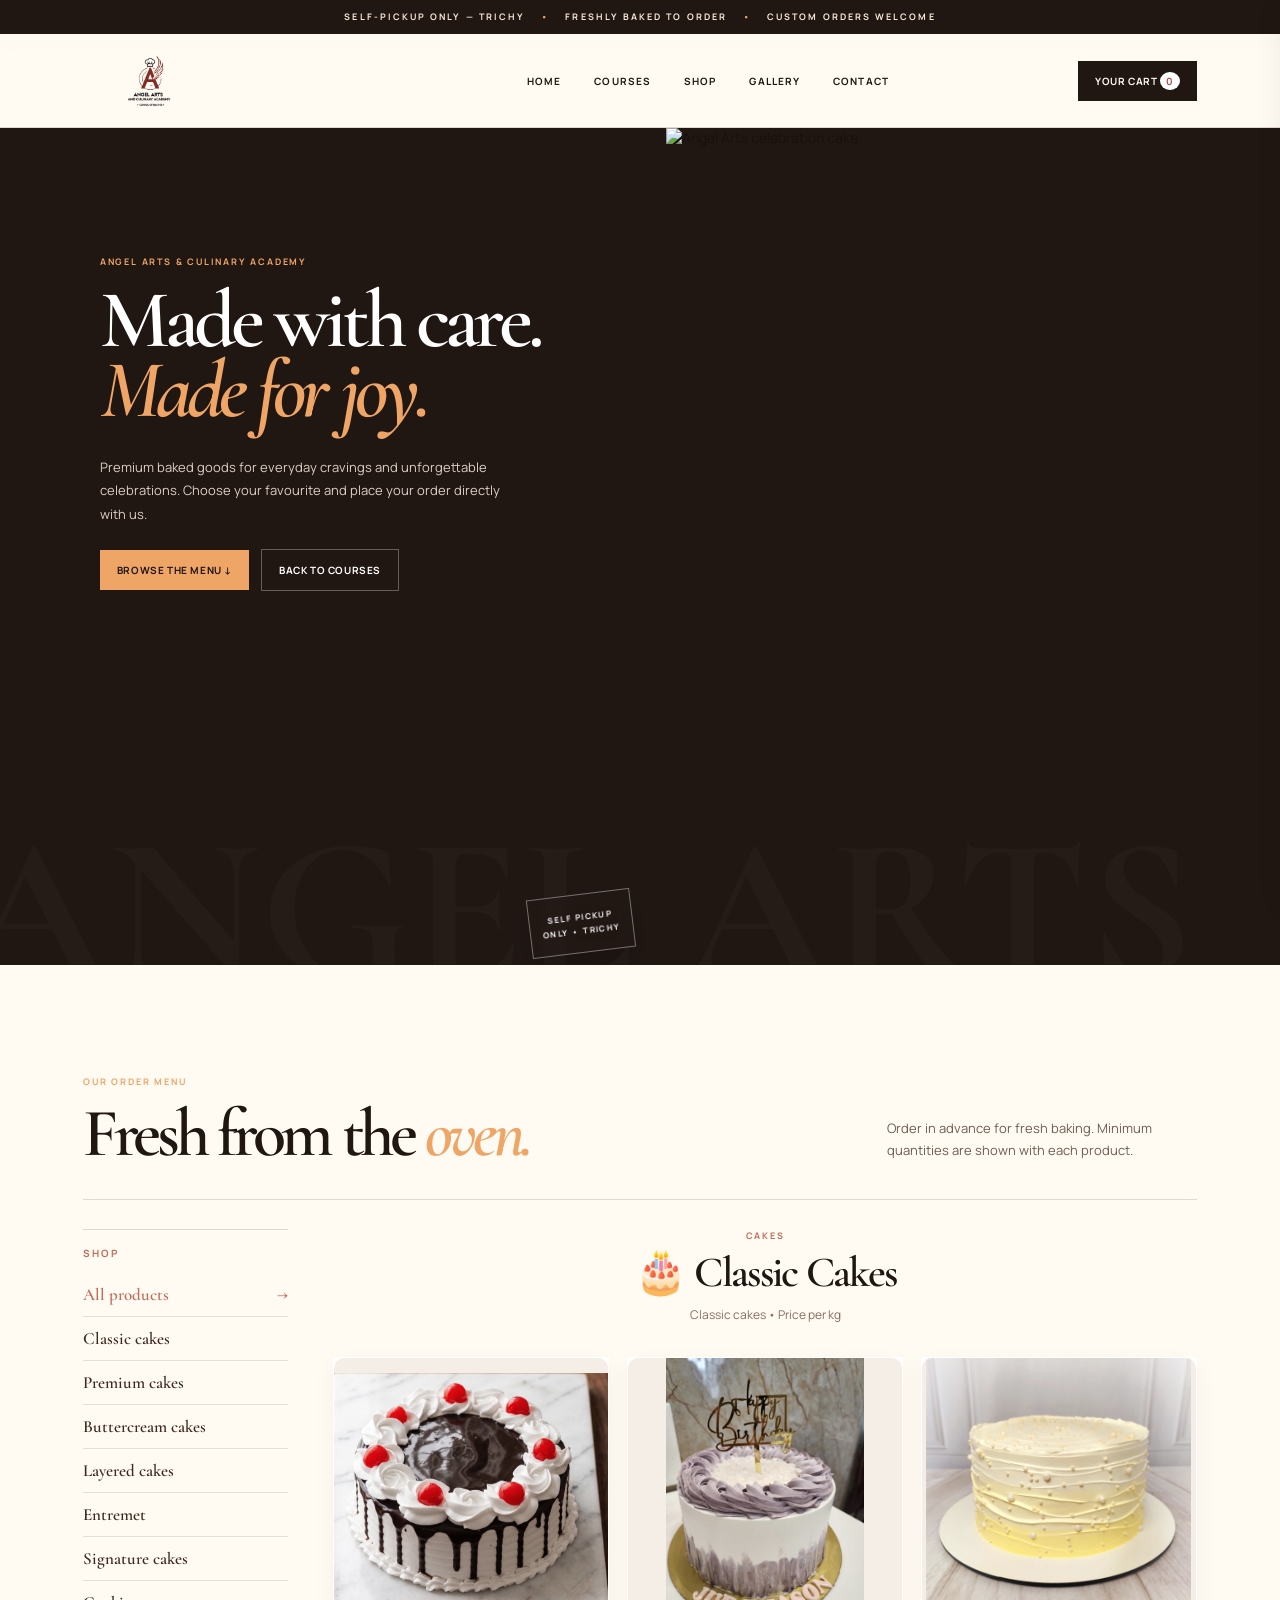
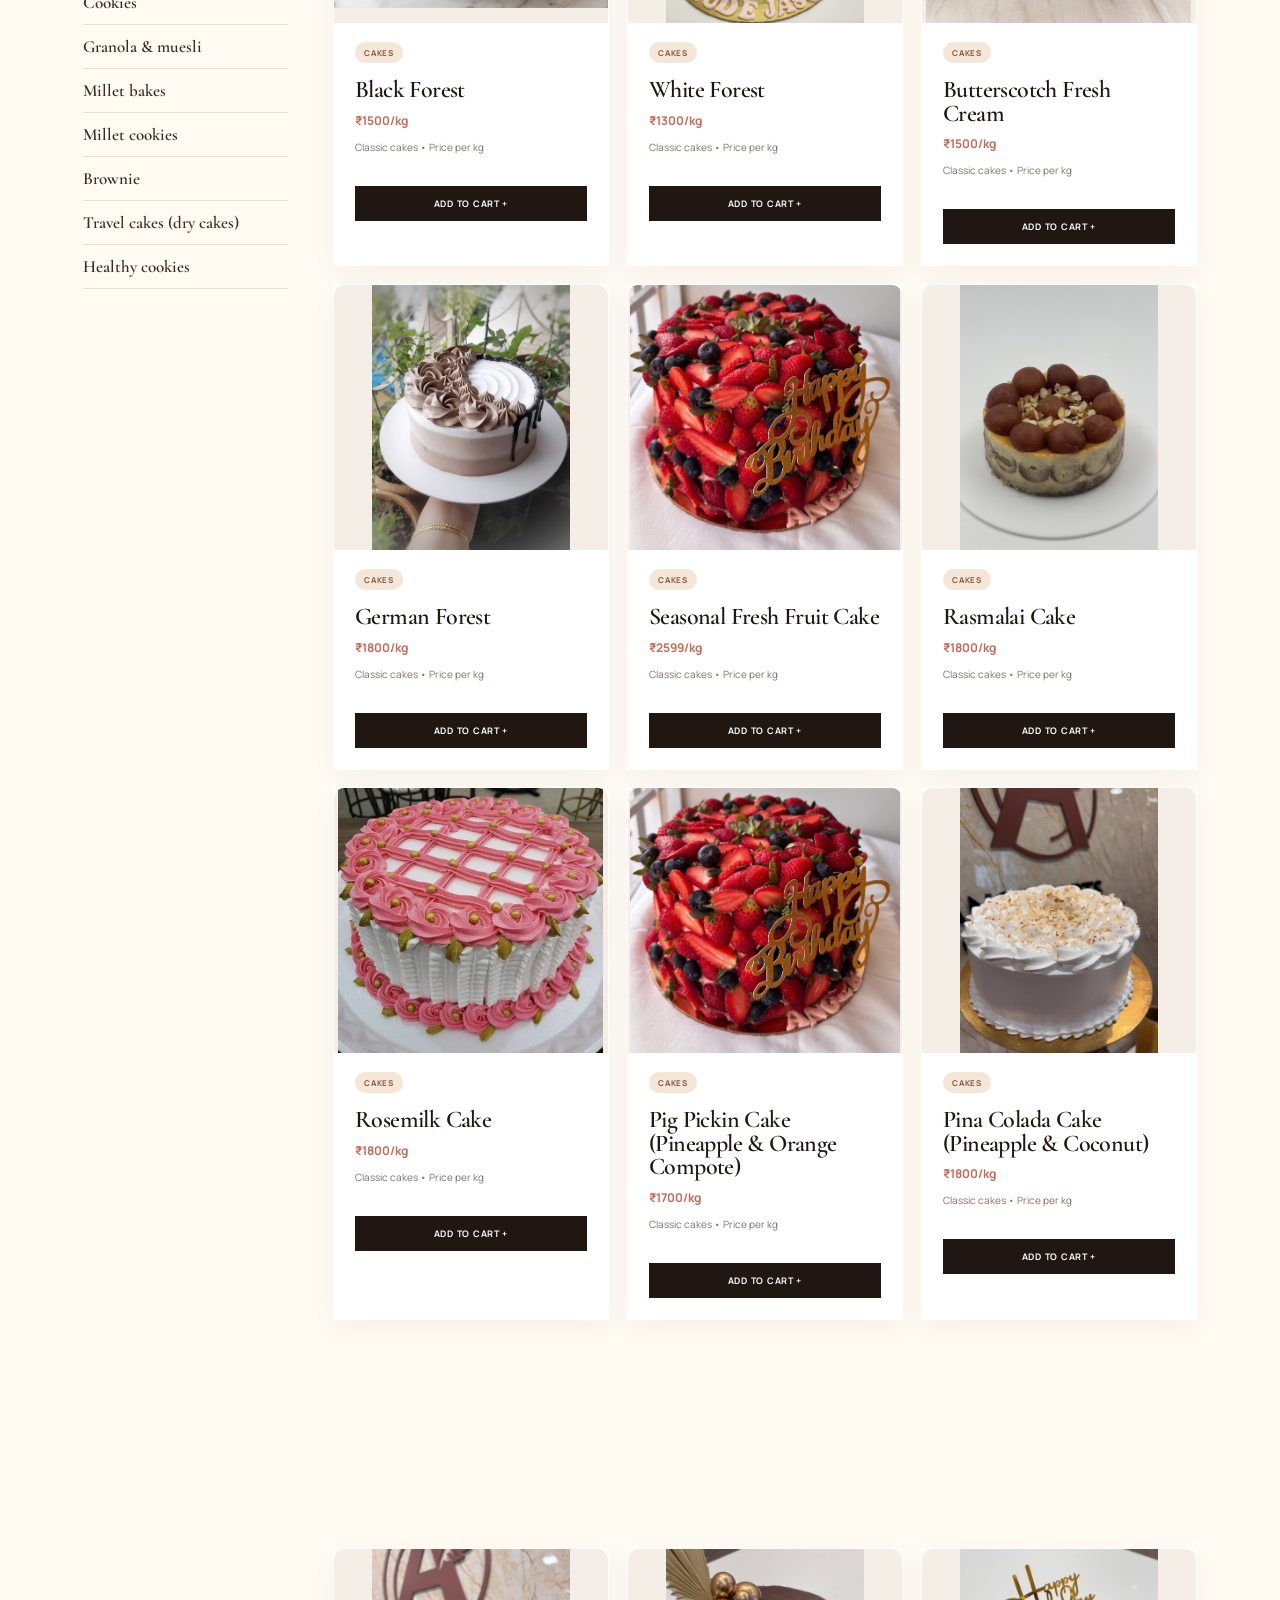
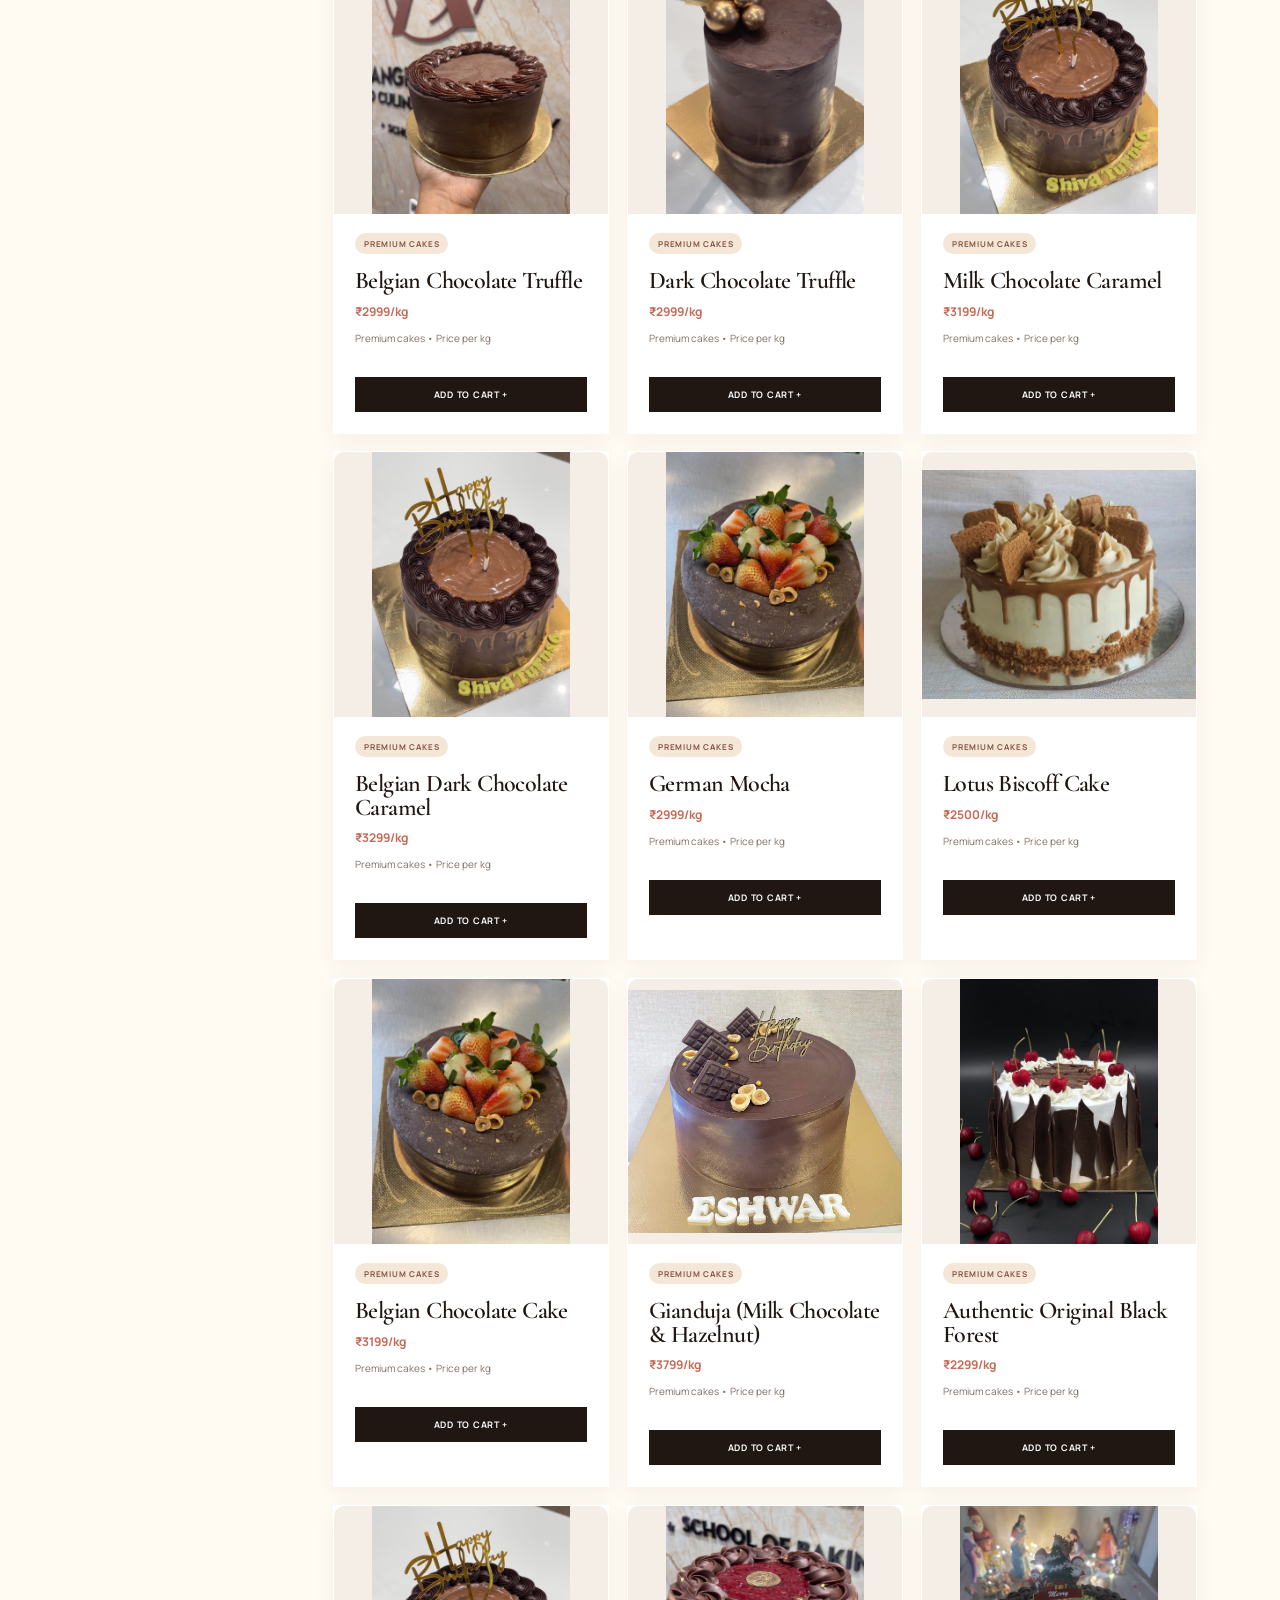
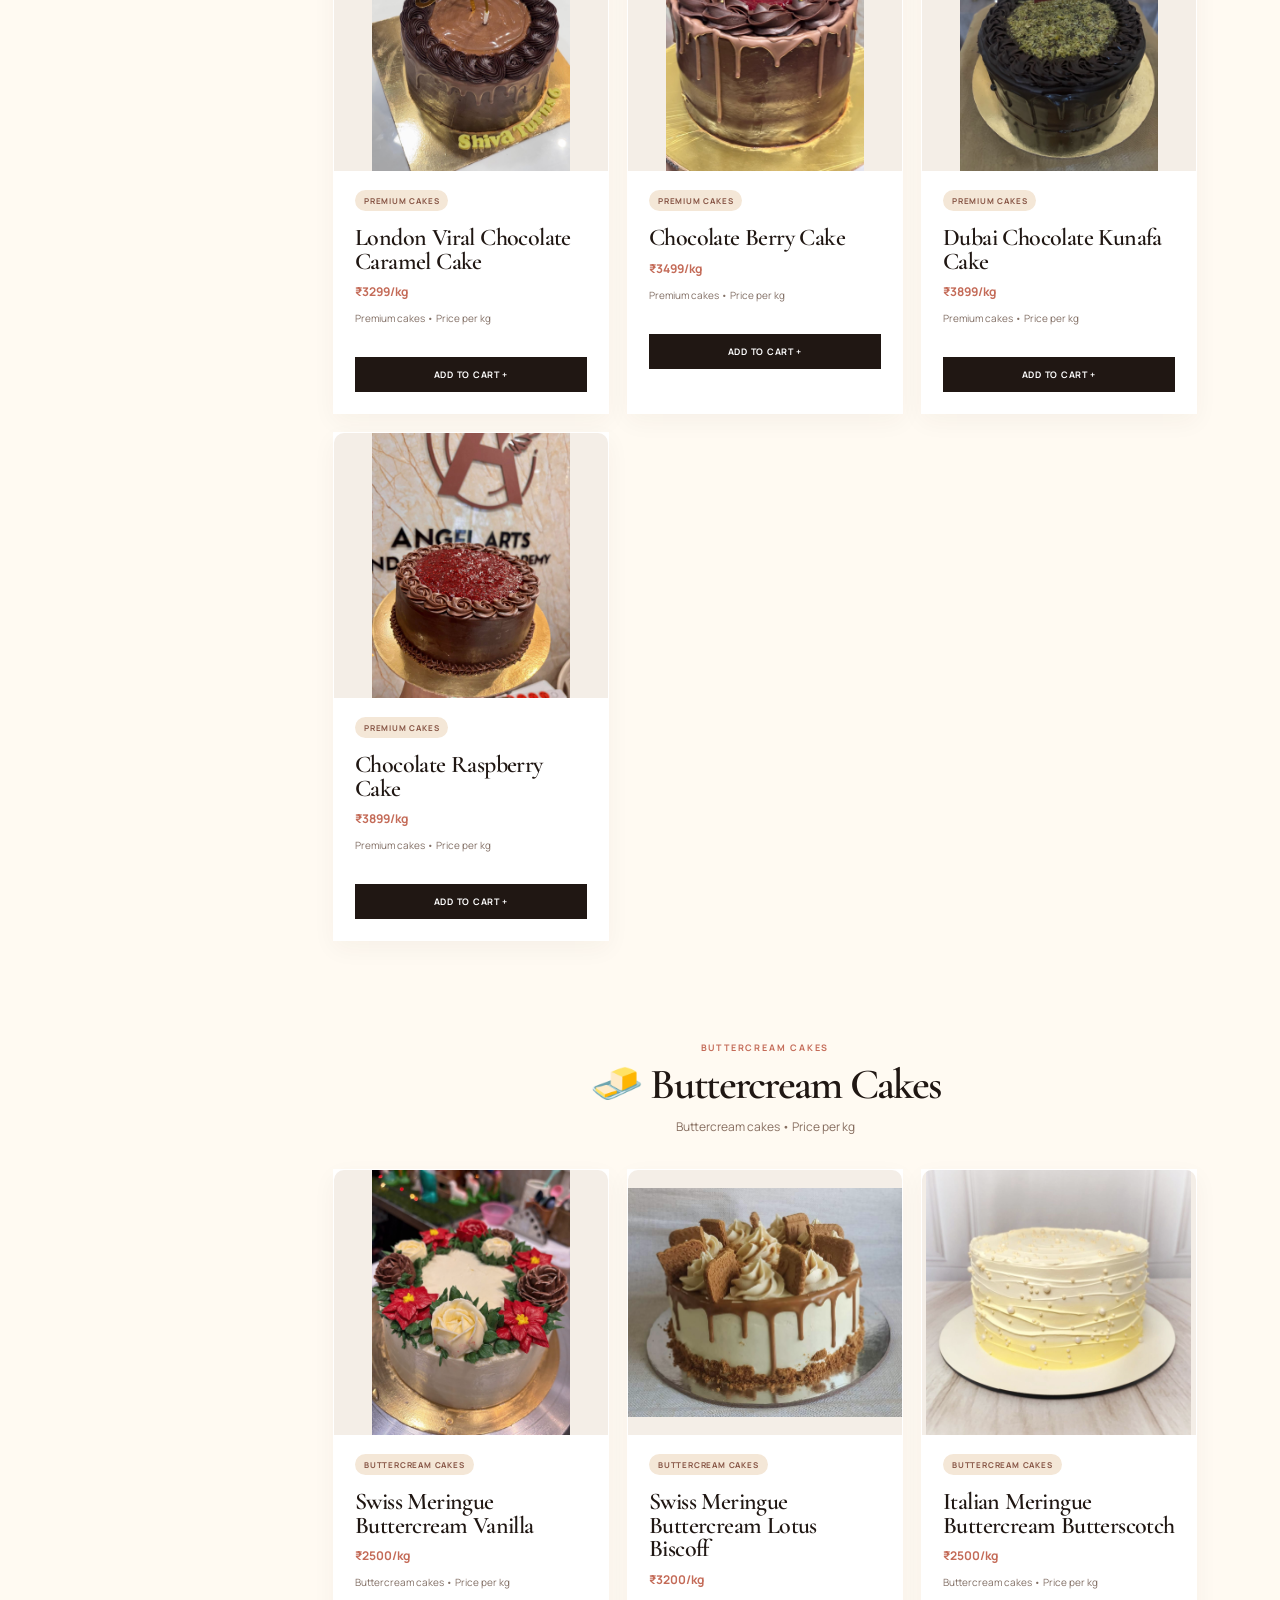
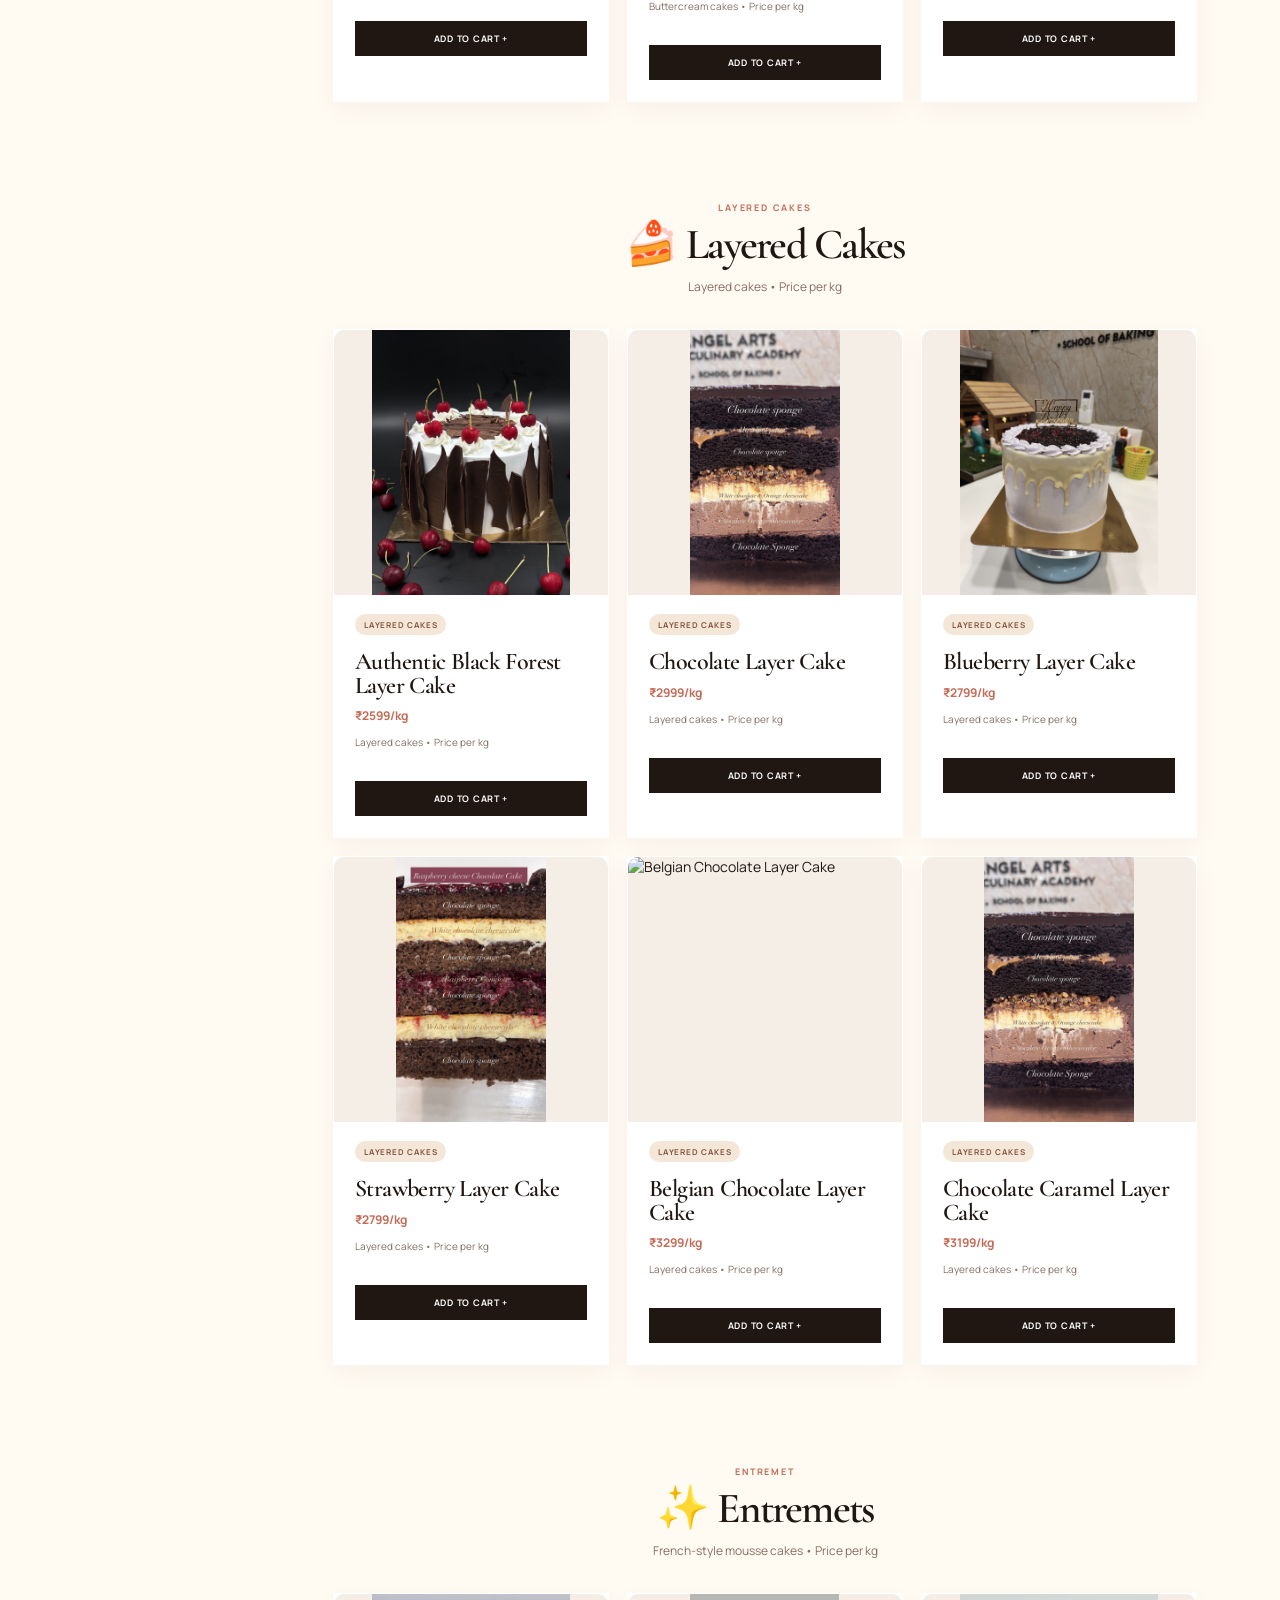
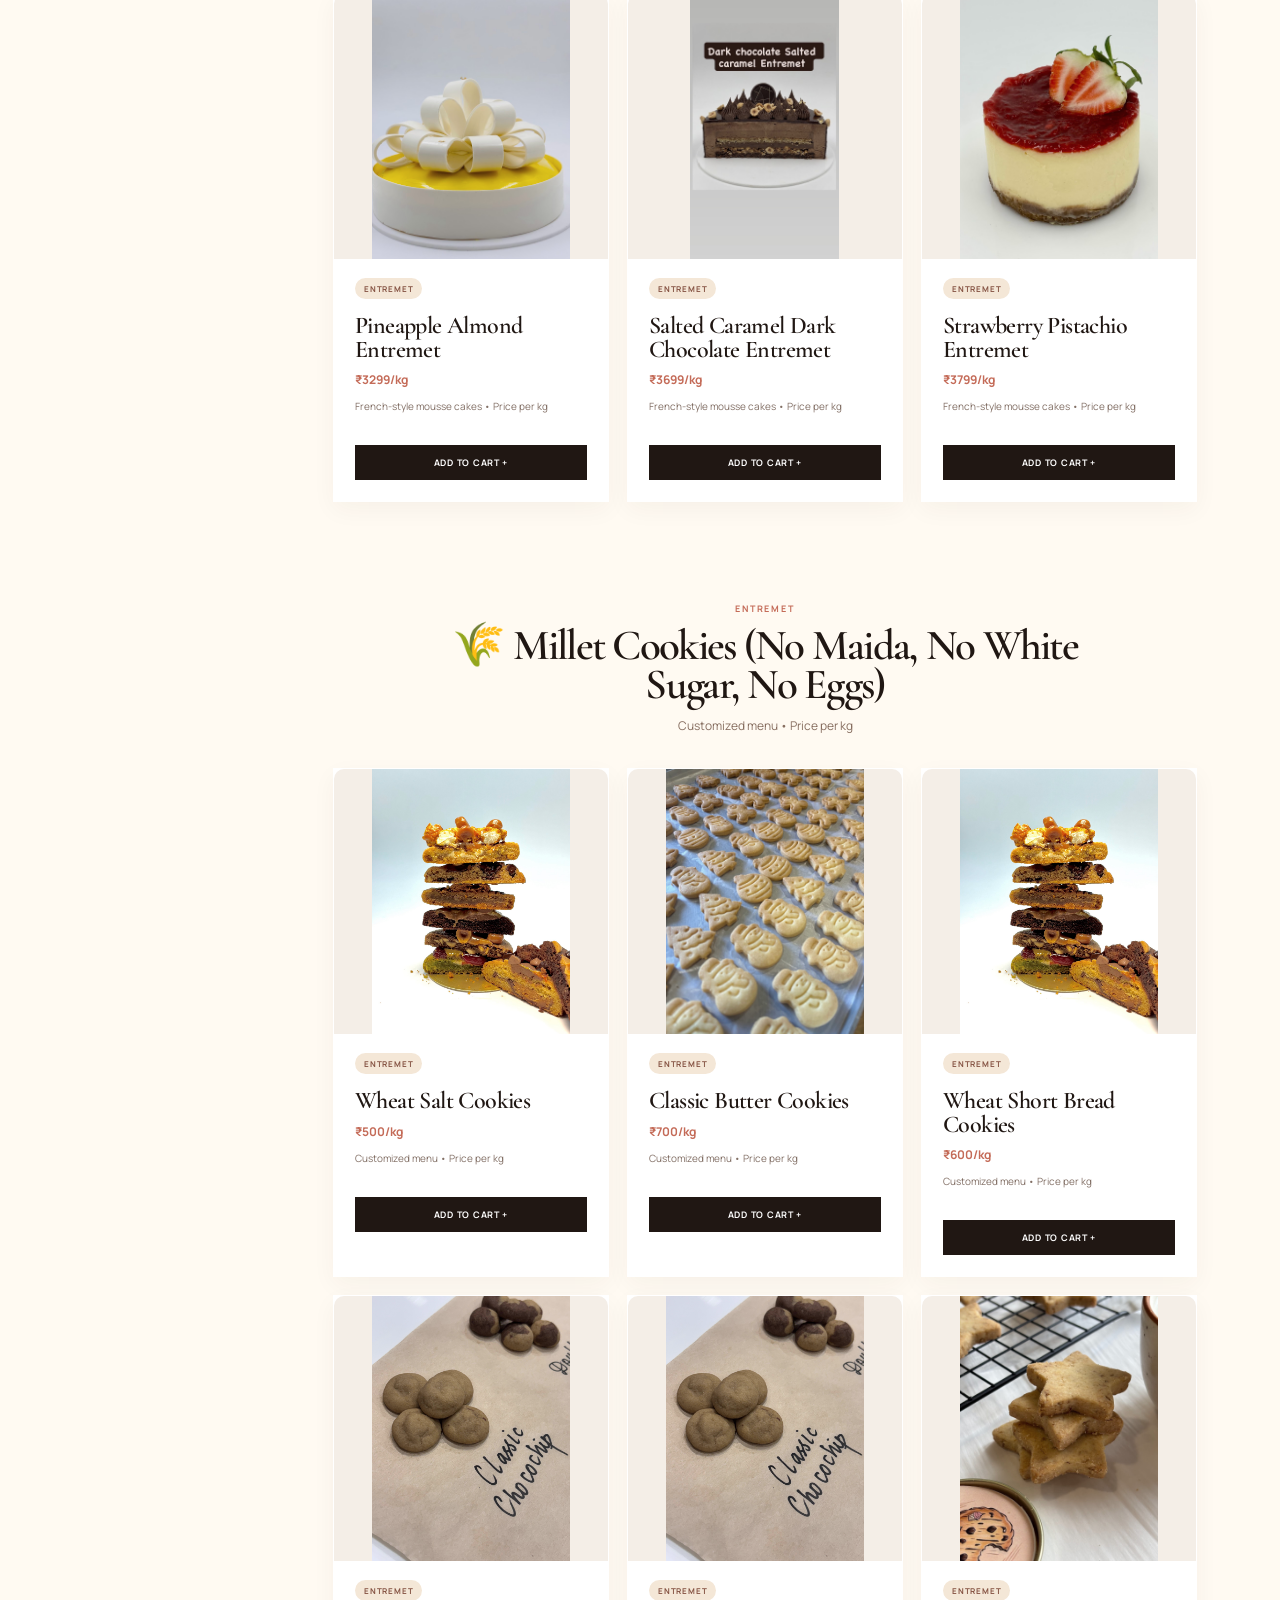
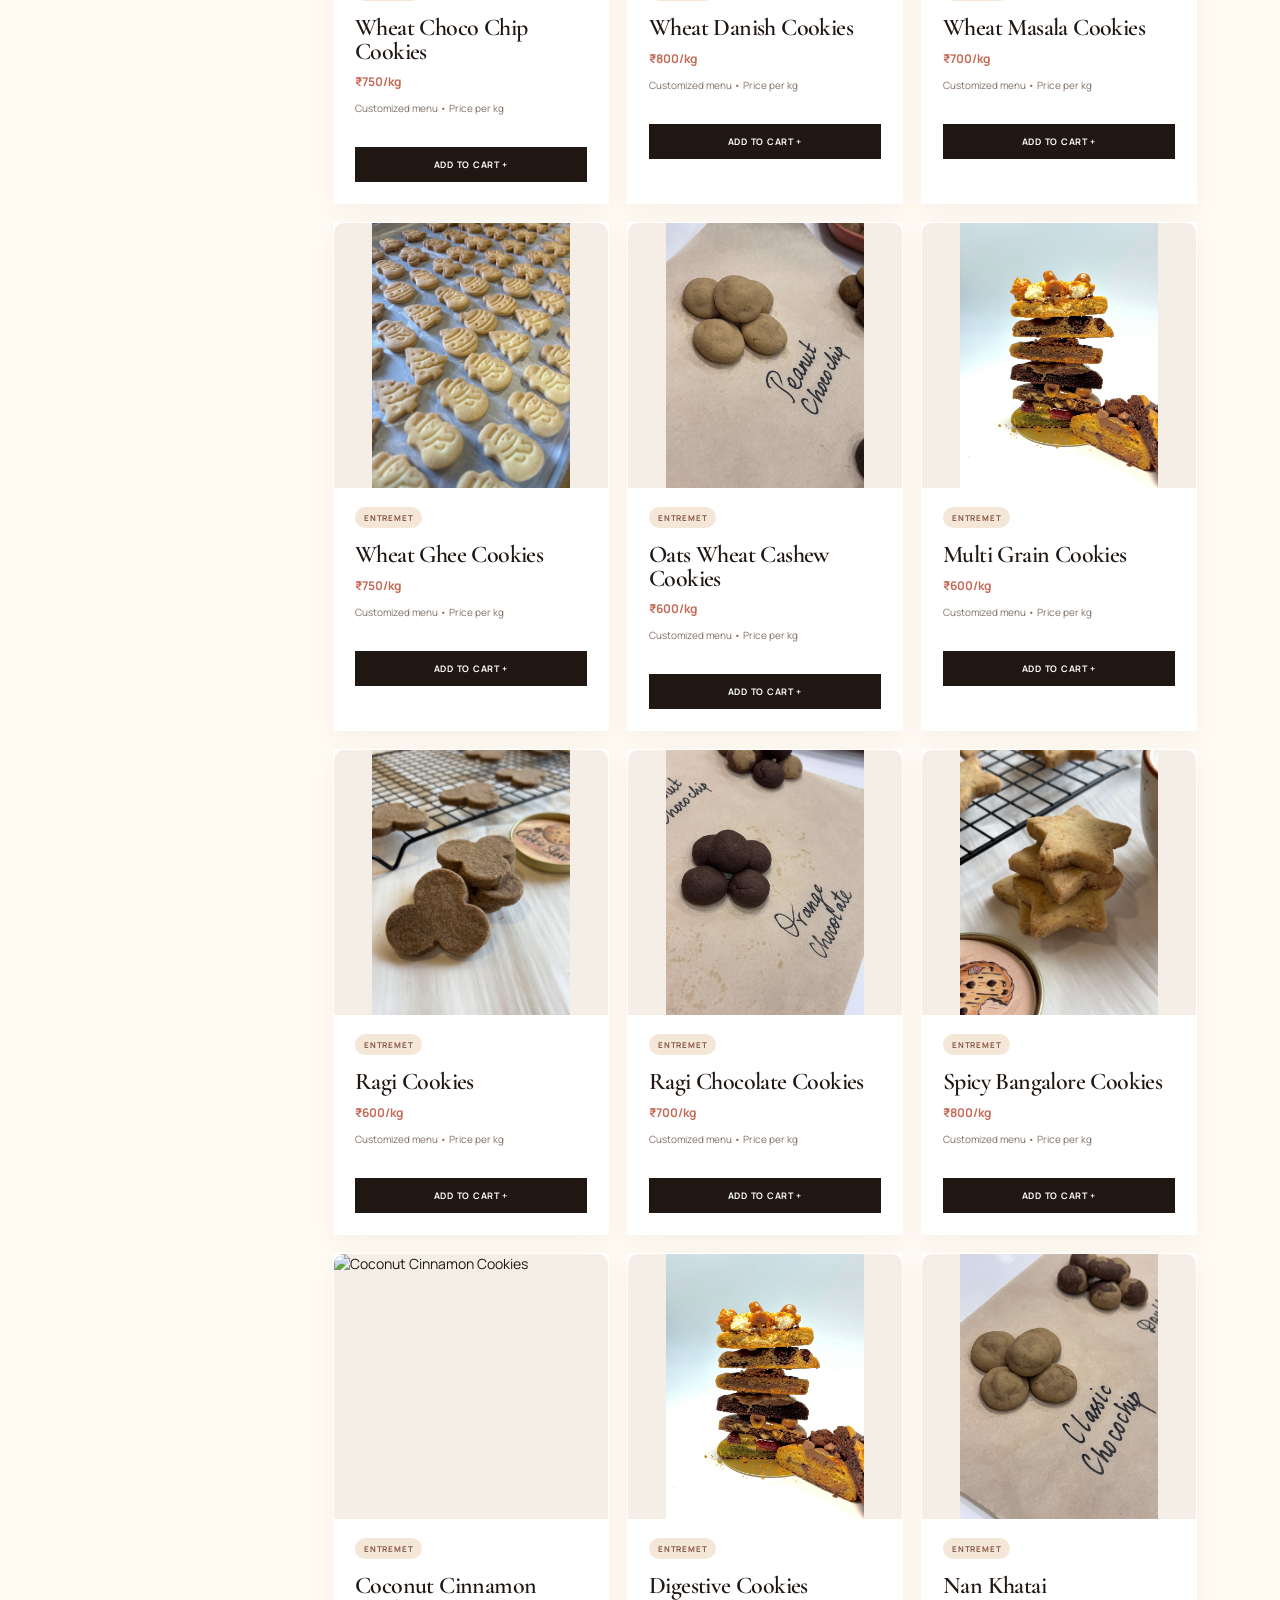
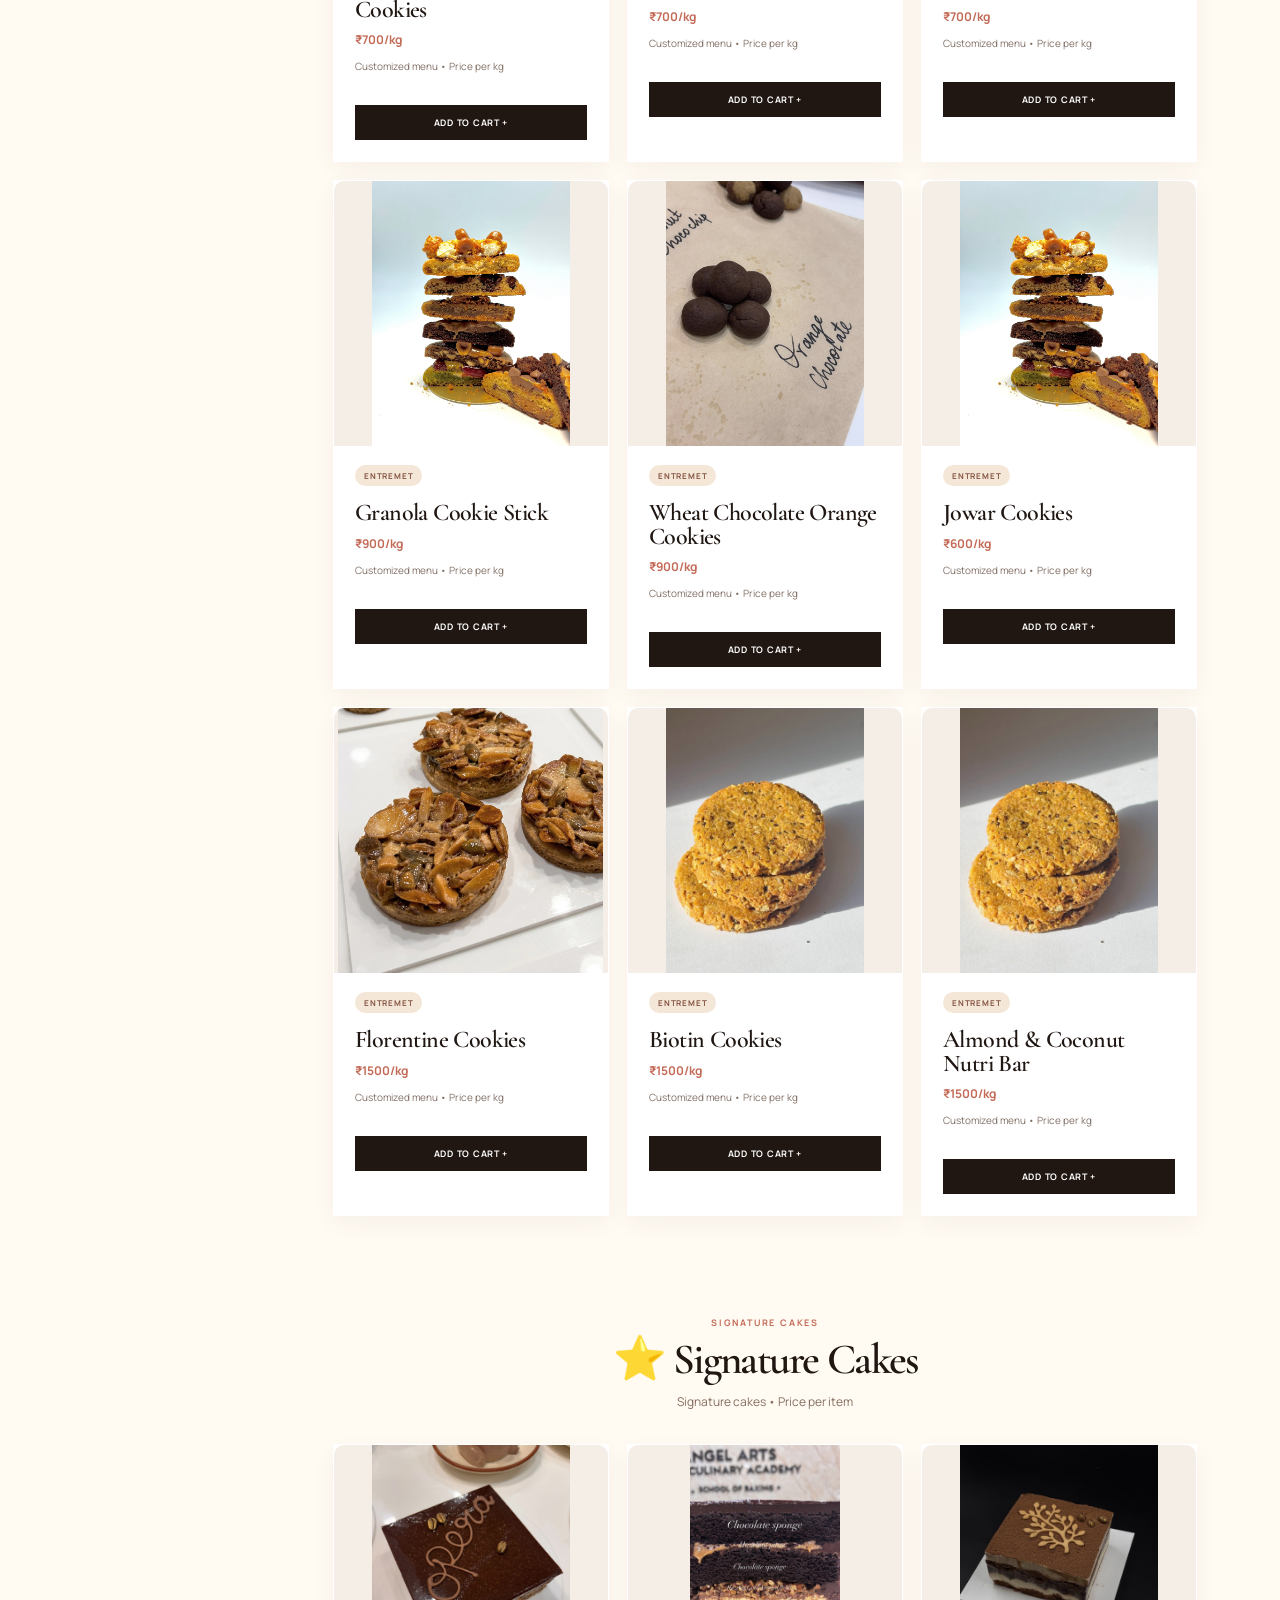
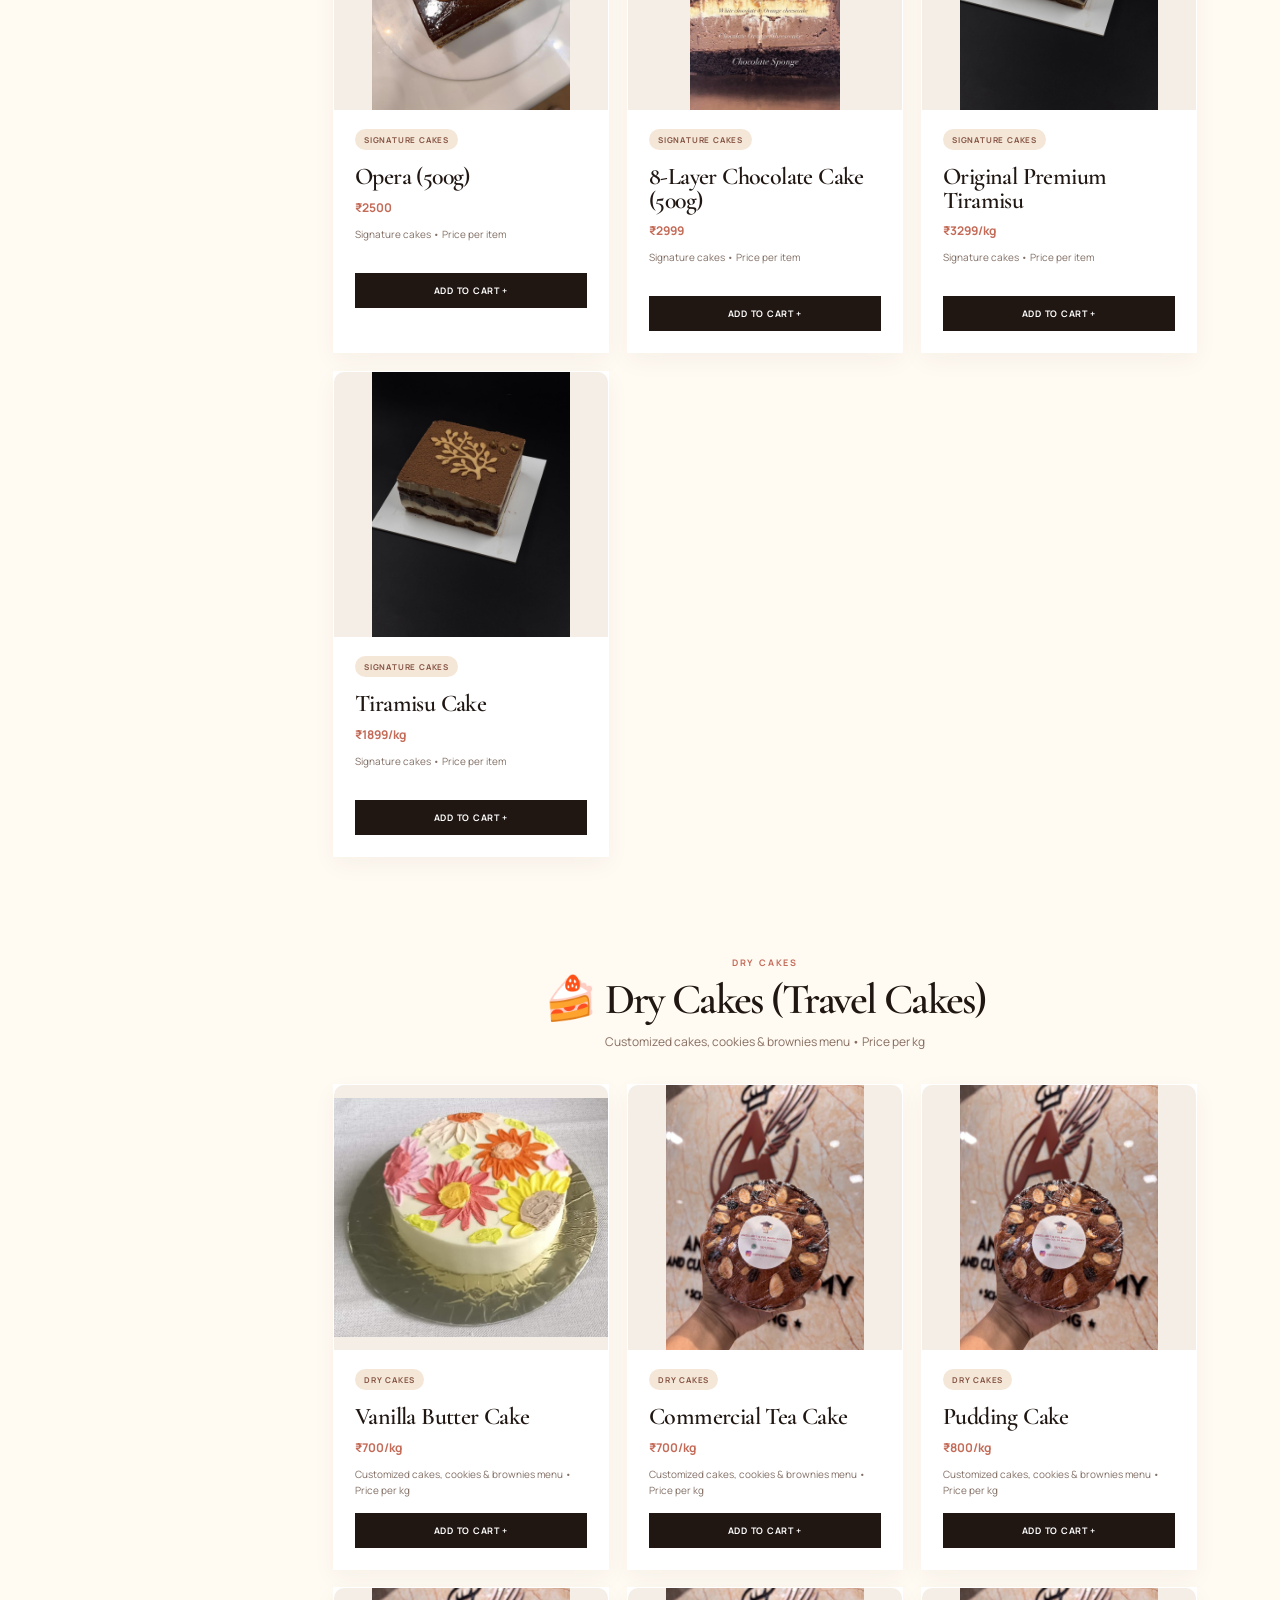
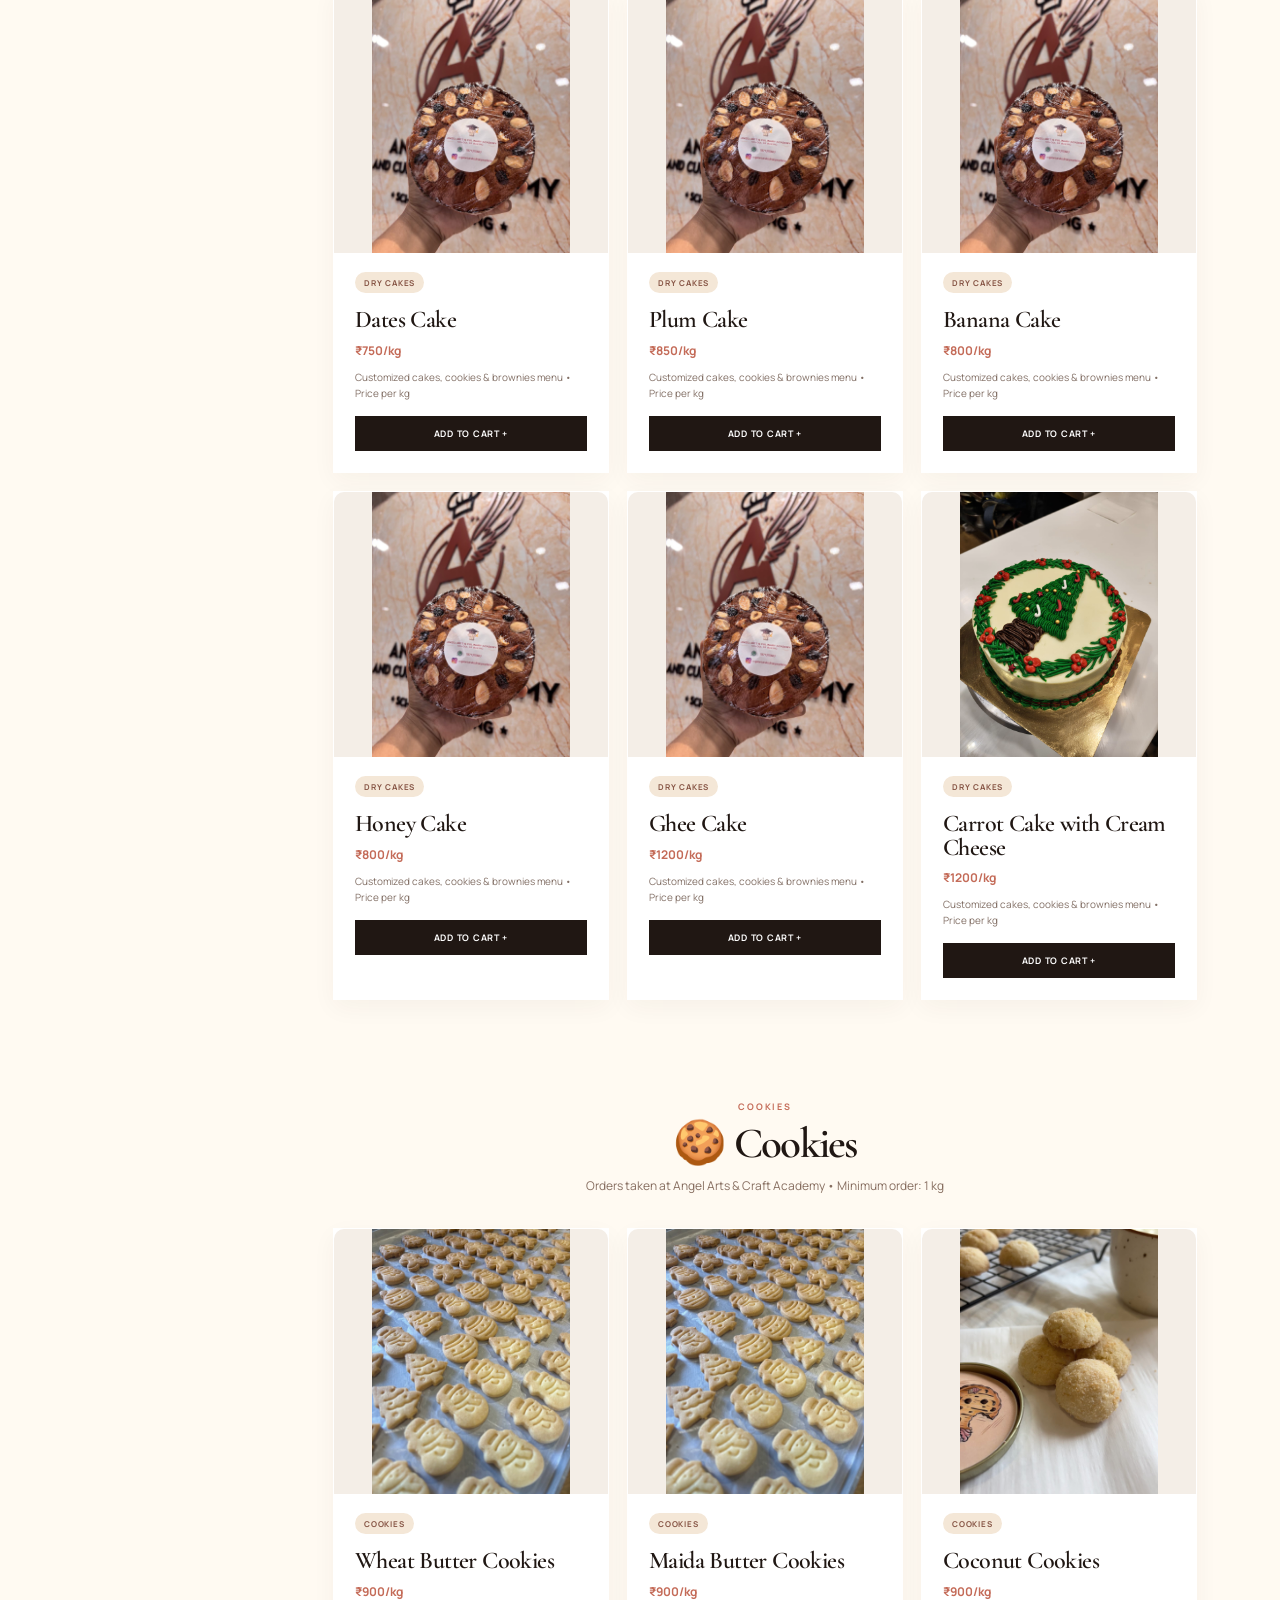
==== shop/index.html @ 31847f0b "Revamp website design and content" ====
<!doctype html>
<html lang="en">
<head>
  <meta charset="utf-8"><meta name="viewport" content="width=device-width,initial-scale=1">
  <meta name="description" content="Order Angel Arts & Culinary Academy's premium cookies, cakes, brownies and cupcakes in Trichy.">
  <title>Order Menu | Angel Arts & Culinary Academy</title>
  <link rel="preconnect" href="https://fonts.googleapis.com"><link rel="preconnect" href="https://fonts.gstatic.com" crossorigin>
  <link href="https://fonts.googleapis.com/css2?family=Cormorant+Garamond:ital,wght@0,500;0,600;0,700;1,600;1,700&family=Manrope:wght@400;500;600;700&display=swap" rel="stylesheet">
  <link rel="stylesheet" href="styles.css">
</head>
<body>
  <div class="topline">SELF-PICKUP ONLY — TRICHY <span>•</span> FRESHLY BAKED TO ORDER <span>•</span> CUSTOM ORDERS WELCOME</div>
  <header>
    <a class="logo" href="../index.html"><img src="angel-arts-logo.png" alt="Angel Arts & Culinary Academy"></a>
    <nav>
      <a href="../index.html">Home</a>
      <a href="../courses.html">Courses</a>
      <a href="#menu">Shop</a>
      <a href="../gallery.html">Gallery</a>
      <a href="../contact.html">Contact</a>
    </nav>
    <button class="order-top cart-trigger" type="button">Your cart <strong id="cartCount">0</strong></button>
  </header>
  <main id="top">
    <section class="hero"><div><p class="eyebrow">ANGEL ARTS & CULINARY ACADEMY</p><h1>Made with care.<br><i>Made for joy.</i></h1><p>Premium baked goods for everyday cravings and unforgettable celebrations. Choose your favourite and place your order directly with us.</p><a class="button" href="#menu">Browse the menu <span>↓</span></a><a class="button" href="../courses.html" style="margin-left:12px;background:transparent;color:#fff;border:1px solid rgba(255,255,255,.3)">Back to courses</a></div><img src="https://images.unsplash.com/photo-1578985545062-69928b1d9587?auto=format&fit=crop&w=1400&q=90" alt="Angel Arts celebration cake"></section>
    <section class="menu-wrap" id="menu">
      <div class="menu-heading"><div><p class="eyebrow">OUR ORDER MENU</p><h2>Fresh from the <i>oven.</i></h2></div><p>Order in advance for fresh baking. Minimum quantities are shown with each product.</p></div>
      <div class="filters" aria-label="Filter menu"><button class="active" data-filter="all">All items</button><button data-filter="healthy">Healthy cookies</button><button data-filter="cookies">Cookies</button><button data-filter="cakes">Tier cakes</button><button data-filter="brownies">Brownies</button><button data-filter="custom">Custom menu</button></div>
      <section class="product-section" data-category="healthy"><div class="section-title"><p>NO MAIDA • NO WHITE SUGAR</p><h3>🌾 Healthy Cookies</h3><span>Available in ½ kg and 1 kg orders</span></div><div class="product-grid">
        <article class="product"><span>Healthy</span><h4>Wheat Butter Cookies</h4><b>₹900/kg</b><p>Minimum order: ½ kg</p><button data-product="Wheat Butter Cookies (Healthy)" data-price="₹900/kg">Order now →</button></article>
        <article class="product"><span>Healthy</span><h4>Wheat Coconut Cookies</h4><b>₹900/kg</b><p>Minimum order: ½ kg</p><button data-product="Wheat Coconut Cookies" data-price="₹900/kg">Order now →</button></article>
        <article class="product"><span>Healthy</span><h4>Wheat & Ragi Ghee Rose Cookies</h4><b>₹1000/kg</b><p>Minimum order: ½ kg</p><button data-product="Wheat & Ragi Ghee Rose Cookies" data-price="₹1000/kg">Order now →</button></article>
        <article class="product"><span>Healthy</span><h4>Wheat Almond Oats Cookies</h4><b>₹1300/kg</b><p>Minimum order: ½ kg</p><button data-product="Wheat Almond Oats Cookies" data-price="₹1300/kg">Order now →</button></article>
      </div></section>
      <section class="product-section" data-category="cookies"><div class="section-title"><p>CLASSIC FAVOURITES</p><h3>🍪 Regular Cookies</h3><span>Available in 1 kg orders</span></div><div class="product-grid">
        <article class="product"><span>Cookies</span><h4>Maida Butter Cookies</h4><b>₹900/kg</b><p>Minimum order: 1 kg</p><button data-product="Maida Butter Cookies" data-price="₹900/kg">Order now →</button></article>
        <article class="product"><span>Cookies</span><h4>Pista Cookies</h4><b>₹1000/kg</b><p>Minimum order: 1 kg</p><button data-product="Pista Cookies" data-price="₹1000/kg">Order now →</button></article>
        <article class="product"><span>Cookies</span><h4>Nan-Khatai Cookies</h4><b>₹1200/kg</b><p>Minimum order: 1 kg</p><button data-product="Nan-Khatai Cookies" data-price="₹1200/kg">Order now →</button></article>
        <article class="product"><span>Cookies</span><h4>Wheat Choco Chip Cookies</h4><b>₹1600/kg</b><p>Minimum order: 1 kg</p><button data-product="Wheat Choco Chip Cookies" data-price="₹1600/kg">Order now →</button></article>
      </div></section>
      <section class="product-section" data-category="cupcakes"><div class="section-title"><p>SMALL CAKES, BIG JOY</p><h3>🧁 Cupcakes</h3><span>Perfect for gifting and celebrations</span></div><div class="product-grid">
        <article class="product"><span>Cupcake</span><h4>Vanilla Cupcakes</h4><b>From ₹—</b><p>Contact us for flavours and quantities</p><button data-product="Vanilla Cupcakes" data-price="on request">Order now →</button></article>
        <article class="product"><span>Cupcake</span><h4>Chocolate Cupcakes</h4><b>From ₹—</b><p>Contact us for flavours and quantities</p><button data-product="Chocolate Cupcakes" data-price="on request">Order now →</button></article>
        <article class="product"><span>Cupcake</span><h4>Custom Theme Cupcakes</h4><b>On request</b><p>Designed for your special occasion</p><button data-product="Custom Theme Cupcakes" data-price="on request">Order now →</button></article>
      </div></section>
      <section class="product-section" id="cakes" data-category="cakes"><div class="section-title"><p>CELEBRATION COLLECTION</p><h3>🎂 Tier Cakes</h3><span>Made to order with premium ingredients</span></div><div class="product-grid">
        <article class="product"><span>Cake</span><h4>Rasmalai Fresh Cream Cake Tier</h4><b>₹1500/kg</b><p>Traditional rasmalai with fresh cream</p><button data-product="Rasmalai Fresh Cream Cake Tier" data-price="₹1500/kg">Order now →</button></article>
        <article class="product"><span>Cake</span><h4>Dark Chocolate Belgium Truffle</h4><b>₹2499/kg</b><p>Premium dark chocolate with Belgium truffle</p><button data-product="Dark Chocolate Belgium Truffle Cake" data-price="₹2499/kg">Order now →</button></article>
        <article class="product"><span>Cake</span><h4>Lotus Biscoff Whipped Cream</h4><b>₹2100/kg</b><p>Lotus Biscoff with light whipped cream</p><button data-product="Lotus Biscoff with Whipped Cream" data-price="₹2100/kg">Order now →</button></article>
        <article class="product"><span>Cake</span><h4>Opera Cake</h4><b>₹2500 / 500g</b><p>An elegant six-layer cake</p><button data-product="Opera Cake (500g)" data-price="₹2500">Order now →</button></article>
      </div></section>
      <section class="product-section" data-category="brownies"><div class="section-title"><p>RICH • DECADENT • CHOCOLATY</p><h3>🍫 Brownies</h3><span>Minimum order: 1 kg</span></div><div class="product-grid">
        <article class="product"><span>Brownie</span><h4>Fudge Brownie</h4><b>₹1300/kg</b><p>Compound chocolate</p><button data-product="Fudge Brownie (Compound Chocolate)" data-price="₹1300/kg">Order now →</button></article>
        <article class="product"><span>Brownie</span><h4>Death by Chocolate Brownie</h4><b>₹1500/kg</b><p>Compound chocolate</p><button data-product="Death by Chocolate Brownie" data-price="₹1500/kg">Order now →</button></article>
        <article class="product"><span>Brownie</span><h4>Nutella Fudge Brownie</h4><b>₹2000/kg</b><p>Premium coverture chocolate</p><button data-product="Nutella Fudge Brownie (Coverture Chocolate)" data-price="₹2000/kg">Order now →</button></article>
        <article class="product"><span>Brownie</span><h4>Double Chocolate Brownie</h4><b>₹2200/kg</b><p>Premium coverture chocolate</p><button data-product="Double Chocolate Brownie (Coverture Chocolate)" data-price="₹2200/kg">Order now →</button></article>
      </div></section>
    </section>
    <section class="contact" id="contact"><div><p class="eyebrow">READY TO ORDER?</p><h2>Let’s make something <i>beautiful.</i></h2><p>For custom quantities, flavours and special requirements, send us a message. All orders are available for self-pickup from Trichy only.</p></div><div class="contact-card"><p>CALL / WHATSAPP</p><a href="https://wa.me/917871370663" target="_blank" rel="noopener">+91 78713 70663</a><p>EMAIL</p><a href="mailto:angelartsandculinaryacademy@gmail.com">angelartsandculinaryacademy@gmail.com</a><p>SELF-PICKUP LOCATION</p><strong>Trichy, Tamil Nadu</strong></div></section>
  </main>
  <footer><img src="angel-arts-logo.png" alt="Angel Arts & Culinary Academy"><span>© 2026 Angel Arts & Culinary Academy</span><a href="https://www.instagram.com/angelartsandculinaryacademy" target="_blank" rel="noopener">Instagram ↗</a></footer>
  <div class="cart-overlay" id="cartOverlay"></div>
  <aside class="cart" id="cart" aria-hidden="true"><div class="cart-head"><div><p class="eyebrow">YOUR ORDER</p><h2>Cart</h2></div><button id="closeCart" aria-label="Close cart">×</button></div><div id="cartItems" class="cart-items"><p class="empty-cart">Your cart is empty. Add something delicious from the menu.</p></div><form id="orderForm" class="order-form"><h3>Customer details</h3><p class="pickup-notice">Self-pickup only — Trichy, Tamil Nadu.</p><input id="customerName" required placeholder="Your name *"><input id="customerPhone" required type="tel" placeholder="Your mobile number *"><label for="pickupDate">Pickup date *</label><input id="pickupDate" required type="date"><label for="pickupTime">Pickup time *</label><input id="pickupTime" required type="time"><textarea id="customerNote" required placeholder="Any notes or flavour request *"></textarea><button id="sendOrder" class="send-order" type="submit" disabled>Send order on WhatsApp ↗</button></form></aside>
  <script src="script.js"></script>
</body></html>
---- shop/styles.css ----
:root{--ink:#201713;--espresso:#2f1d16;--rose:#c46b58;--apricot:#eea566;--cream:#fffaf2;--mist:#f4e7d7;--line:rgba(74,43,31,.16);--serif:'Cormorant Garamond',Georgia,serif;--sans:Manrope,Arial,sans-serif}*{box-sizing:border-box}html{scroll-behavior:smooth}body{margin:0;background:var(--cream);color:var(--ink);font:14px var(--sans)}.topline{height:34px;background:var(--ink);color:#f8e8d6;text-align:center;line-height:34px;font-size:9px;letter-spacing:.23em;font-weight:700}.topline span{color:var(--apricot);padding:0 12px}header{height:94px;padding:0 6.5%;display:flex;align-items:center;justify-content:space-between;border-bottom:1px solid var(--line);background:rgba(255,250,242,.94);backdrop-filter:blur(12px);position:sticky;top:0;z-index:8}.logo img{display:block;width:132px;height:82px;object-fit:contain}.logo{height:82px}nav{display:flex;gap:33px;margin-left:11%}nav a{font-size:10px;letter-spacing:.11em;text-transform:uppercase;color:var(--ink);font-weight:700;text-decoration:none;position:relative}nav a:after{content:'';position:absolute;width:0;left:0;bottom:-7px;border-bottom:1px solid var(--rose);transition:.25s}nav a:hover:after{width:100%}.order-top,.button{font:700 10px var(--sans);letter-spacing:.06em;text-transform:uppercase;padding:13px 17px;background:var(--ink);color:var(--cream);border:0;text-decoration:none;transition:.25s}.order-top:hover,.button:hover{background:var(--rose);transform:translateY(-2px)}.hero{display:grid;grid-template-columns:1.04fr .96fr;min-height:610px;background:var(--ink);position:relative;overflow:hidden}.hero:before{content:'ANGEL ARTS';position:absolute;color:rgba(255,255,255,.025);font:700 16vw/1 var(--serif);white-space:nowrap;left:-3vw;bottom:-3.8vw;z-index:0}.hero>div{position:relative;z-index:1;padding:127px 15% 100px;color:#fff}.eyebrow{font-size:9px;letter-spacing:.2em;font-weight:700;margin:0 0 17px;text-transform:uppercase;color:var(--apricot)}.hero h1{font:600 clamp(52px,6.4vw,90px)/.86 var(--serif);letter-spacing:-.06em;margin:0}.hero h1 i,.menu-heading h2 i,.contact h2 i{font-weight:600;color:var(--apricot)}.hero p:not(.eyebrow){color:#ddcfc4;line-height:1.8;max-width:405px;margin:30px 0 33px;font-size:13px}.hero .button{background:var(--apricot);color:var(--ink)}.hero>img{width:100%;height:610px;object-fit:cover;filter:saturate(.82) contrast(1.07)}.menu-wrap{max-width:1430px;margin:auto;padding:110px 6.5%}.menu-heading{display:grid;grid-template-columns:1fr 310px;align-items:end;border-bottom:1px solid var(--line);padding-bottom:37px;margin-bottom:29px}.menu-heading h2,.contact h2{font:600 68px/.84 var(--serif);letter-spacing:-.065em;margin:0}.menu-heading>p{font-size:13px;line-height:1.75;color:#6e5d53;margin:0}.filters{display:flex;gap:9px;overflow:auto;padding:0 0 28px;margin-bottom:66px}.filters button{white-space:nowrap;padding:10px 16px;border:1px solid var(--line);border-radius:100px;background:transparent;color:#62473c;font:700 9px var(--sans);letter-spacing:.08em;text-transform:uppercase;cursor:pointer;transition:.2s}.filters button.active,.filters button:hover{background:var(--ink);border-color:var(--ink);color:#fff}.product-section{margin:0 0 100px}.section-title{text-align:center;margin:0 auto 34px;max-width:650px}.section-title p{font:700 9px var(--sans);letter-spacing:.2em;color:var(--rose);margin:0 0 11px}.section-title h3{font:600 43px/.9 var(--serif);letter-spacing:-.04em;margin:0 0 12px}.section-title span{font:12px var(--sans);color:#876e60}.product-grid{display:grid;grid-template-columns:repeat(4,1fr);gap:18px}.product{position:relative;background:#fff;min-height:345px;padding:21px;border:1px solid transparent;box-shadow:0 8px 23px rgba(62,36,26,.045);transition:.3s}.product:hover{border-color:rgba(196,107,88,.45);transform:translateY(-7px);box-shadow:0 16px 33px rgba(62,36,26,.13)}.product>img{filter:saturate(.86);transition:.4s}.product:hover>img{filter:saturate(1.1);transform:scale(.98)}.product>span{display:inline-block;background:var(--mist);color:#865444;border-radius:100px;padding:5px 9px;font:700 8px var(--sans);letter-spacing:.1em;text-transform:uppercase}.product h4{font:600 24px/.98 var(--serif);letter-spacing:-.025em;margin:15px 0 8px}.product b{font-size:12px;color:var(--rose)}.product p{font-size:10px;line-height:1.6;color:#826f65;margin:10px 0 16px;height:31px;overflow:hidden}.product button{width:100%;border:0;background:var(--ink);color:#fff;padding:11px;font:700 9px var(--sans);letter-spacing:.08em;text-transform:uppercase;cursor:pointer;transition:.2s}.product button:hover{background:var(--rose)}.contact{background:var(--mist);display:grid;grid-template-columns:1.1fr .9fr;gap:80px;padding:110px 14%;position:relative;overflow:hidden}.contact:after{content:'✦';position:absolute;right:6%;top:10%;font-size:140px;color:rgba(196,107,88,.15)}.contact>div{position:relative;z-index:1}.contact p:not(.eyebrow){font-size:13px;line-height:1.75;max-width:480px;color:#6e5a4f;margin-top:26px}.contact-card{background:var(--ink);padding:37px;color:#fff;box-shadow:18px 18px 0 rgba(196,107,88,.28)}.contact-card p{color:var(--apricot)!important;font:700 9px var(--sans)!important;letter-spacing:.16em!important;margin:0 0 8px!important}.contact-card a{display:block;color:#fff;font:600 21px var(--serif);text-decoration:none;margin:0 0 27px;overflow-wrap:anywhere}.contact-card strong{font:600 20px var(--serif)}footer{display:flex;align-items:center;justify-content:space-between;padding:22px 6.5%;background:var(--ink);color:#cdbdb0;font-size:10px}footer img{width:107px;height:58px;object-fit:contain;filter:brightness(0) invert(1) sepia(.2)}footer a{color:var(--apricot);text-decoration:none;font-weight:700}@media(max-width:1000px){header{padding:0 5%}nav{margin-left:0;gap:17px}.hero>div{padding:100px 10%}.product-grid{grid-template-columns:repeat(3,1fr)}.contact{padding:80px 9%;gap:45px}}@media(max-width:720px){header{height:78px}.logo img{width:105px;height:67px}nav{display:none}.order-top{font-size:8px;padding:11px 10px}.hero{grid-template-columns:1fr}.hero>div{padding:90px 9% 75px}.hero>img{height:310px}.menu-wrap{padding:75px 5.5%}.menu-heading{display:block}.menu-heading h2,.contact h2{font-size:53px}.menu-heading>p{margin-top:22px}.filters{margin-bottom:47px}.product-grid{grid-template-columns:repeat(2,1fr);gap:11px}.product{min-height:315px;padding:15px}.product h4{font-size:20px}.product>img{width:calc(100% + 30px)!important;margin:-15px -15px 15px!important;height:145px!important}.contact{grid-template-columns:1fr;padding:75px 9%;gap:40px}.contact-card{padding:28px}.contact-card a{font-size:18px}footer{flex-wrap:wrap;gap:12px}}@media(max-width:390px){.product-grid{grid-template-columns:1fr}.hero h1{font-size:55px}}
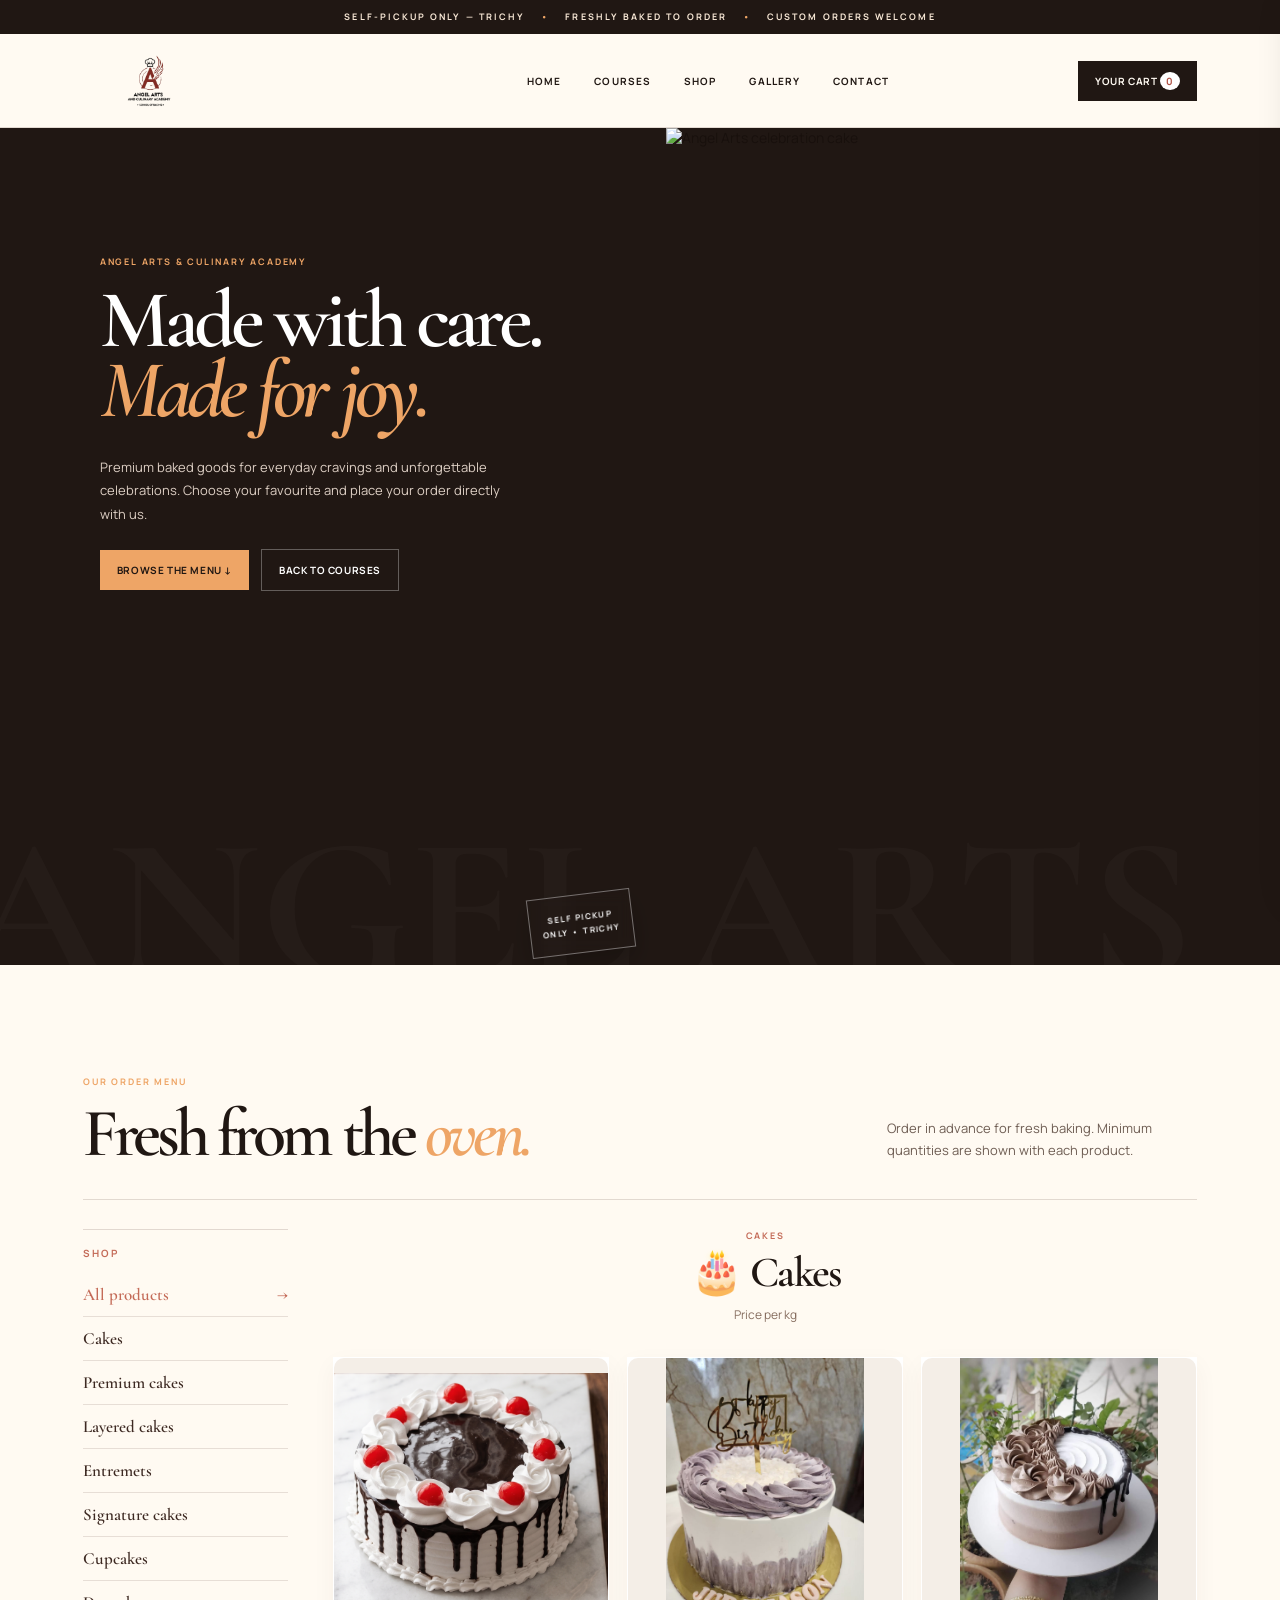
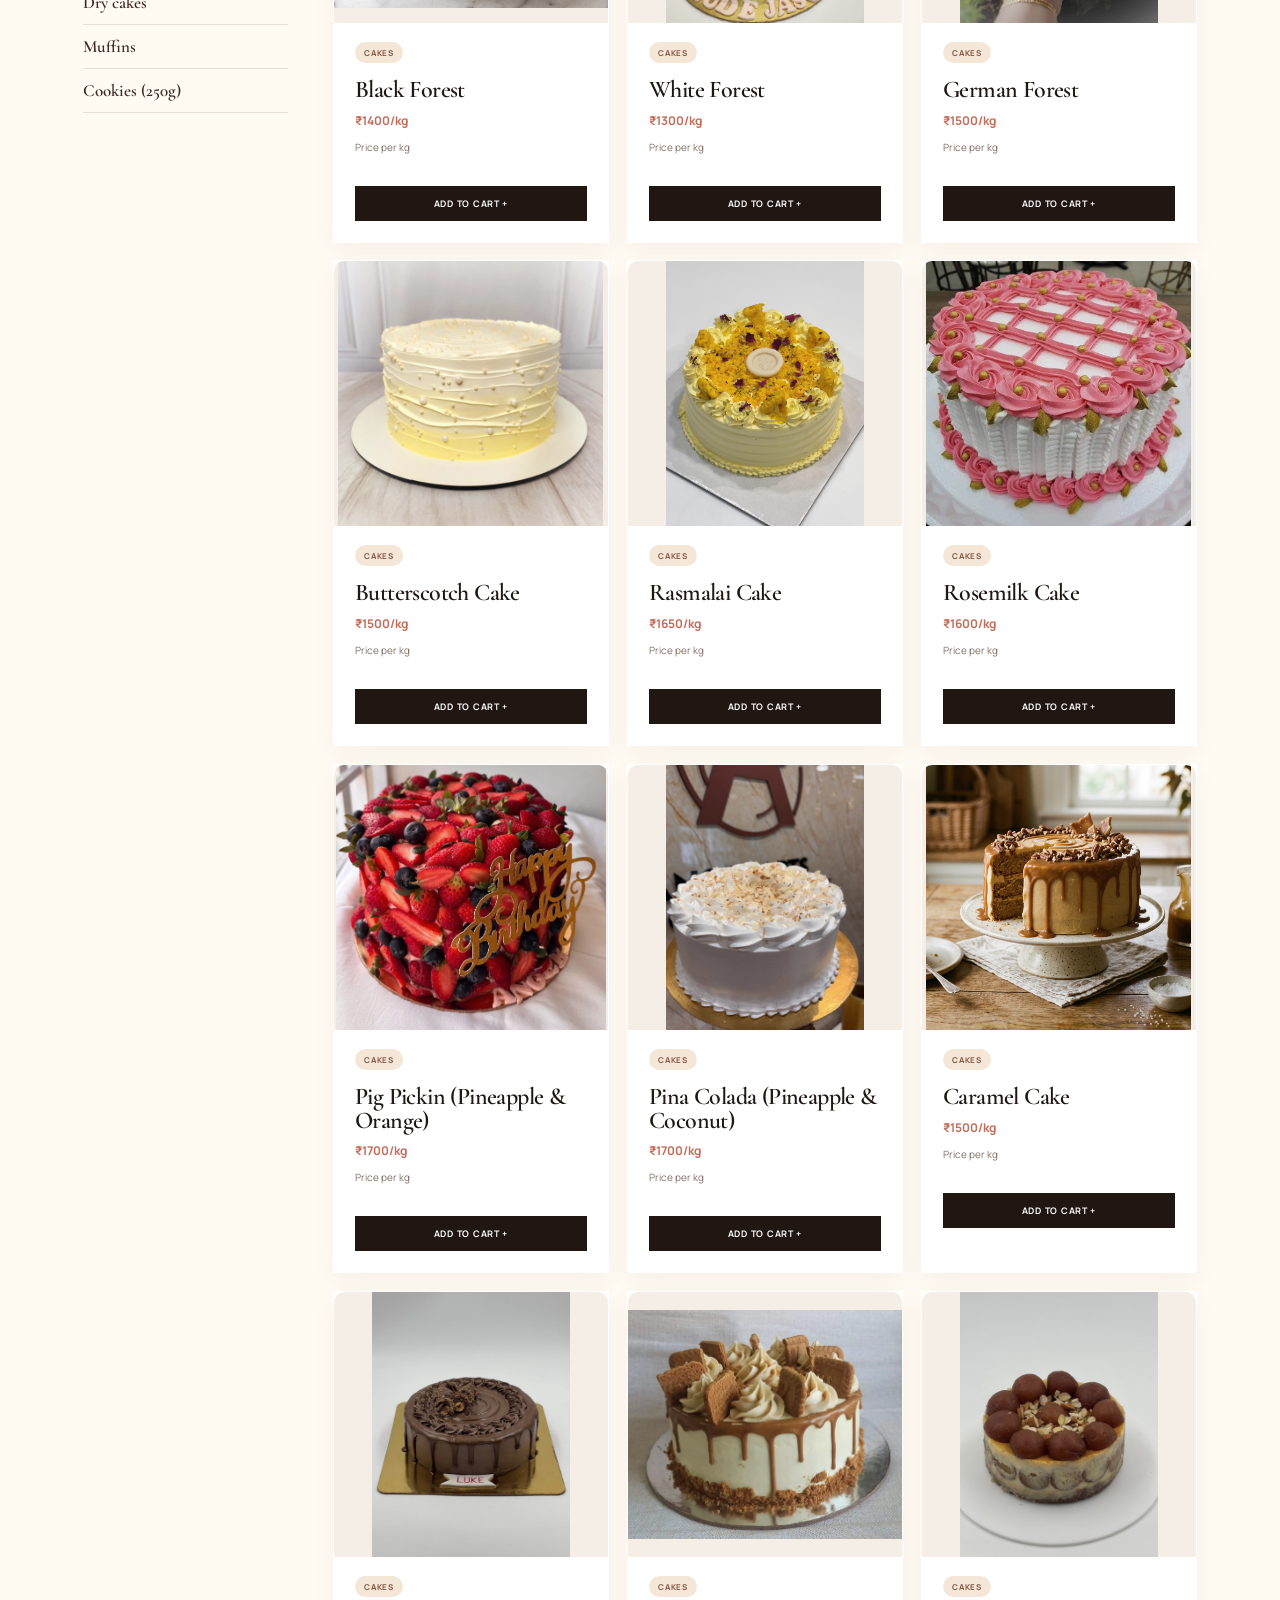
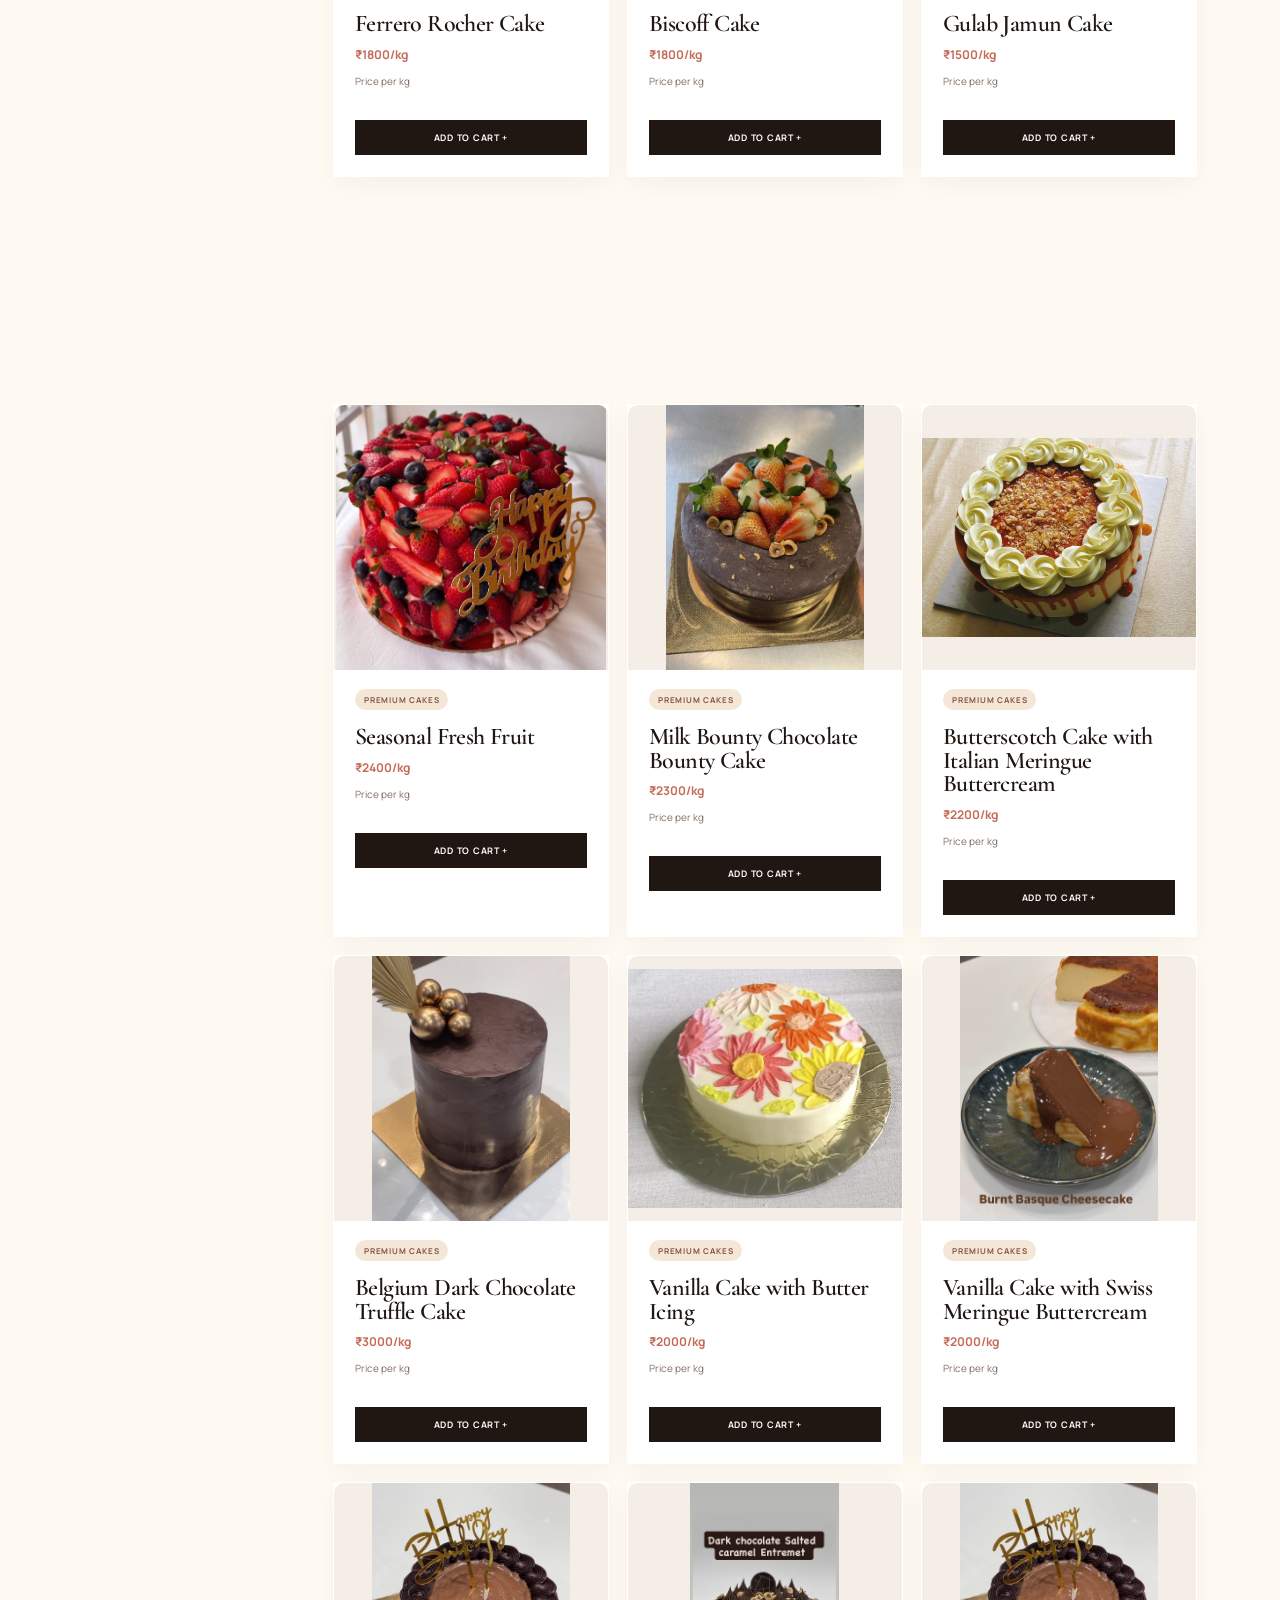
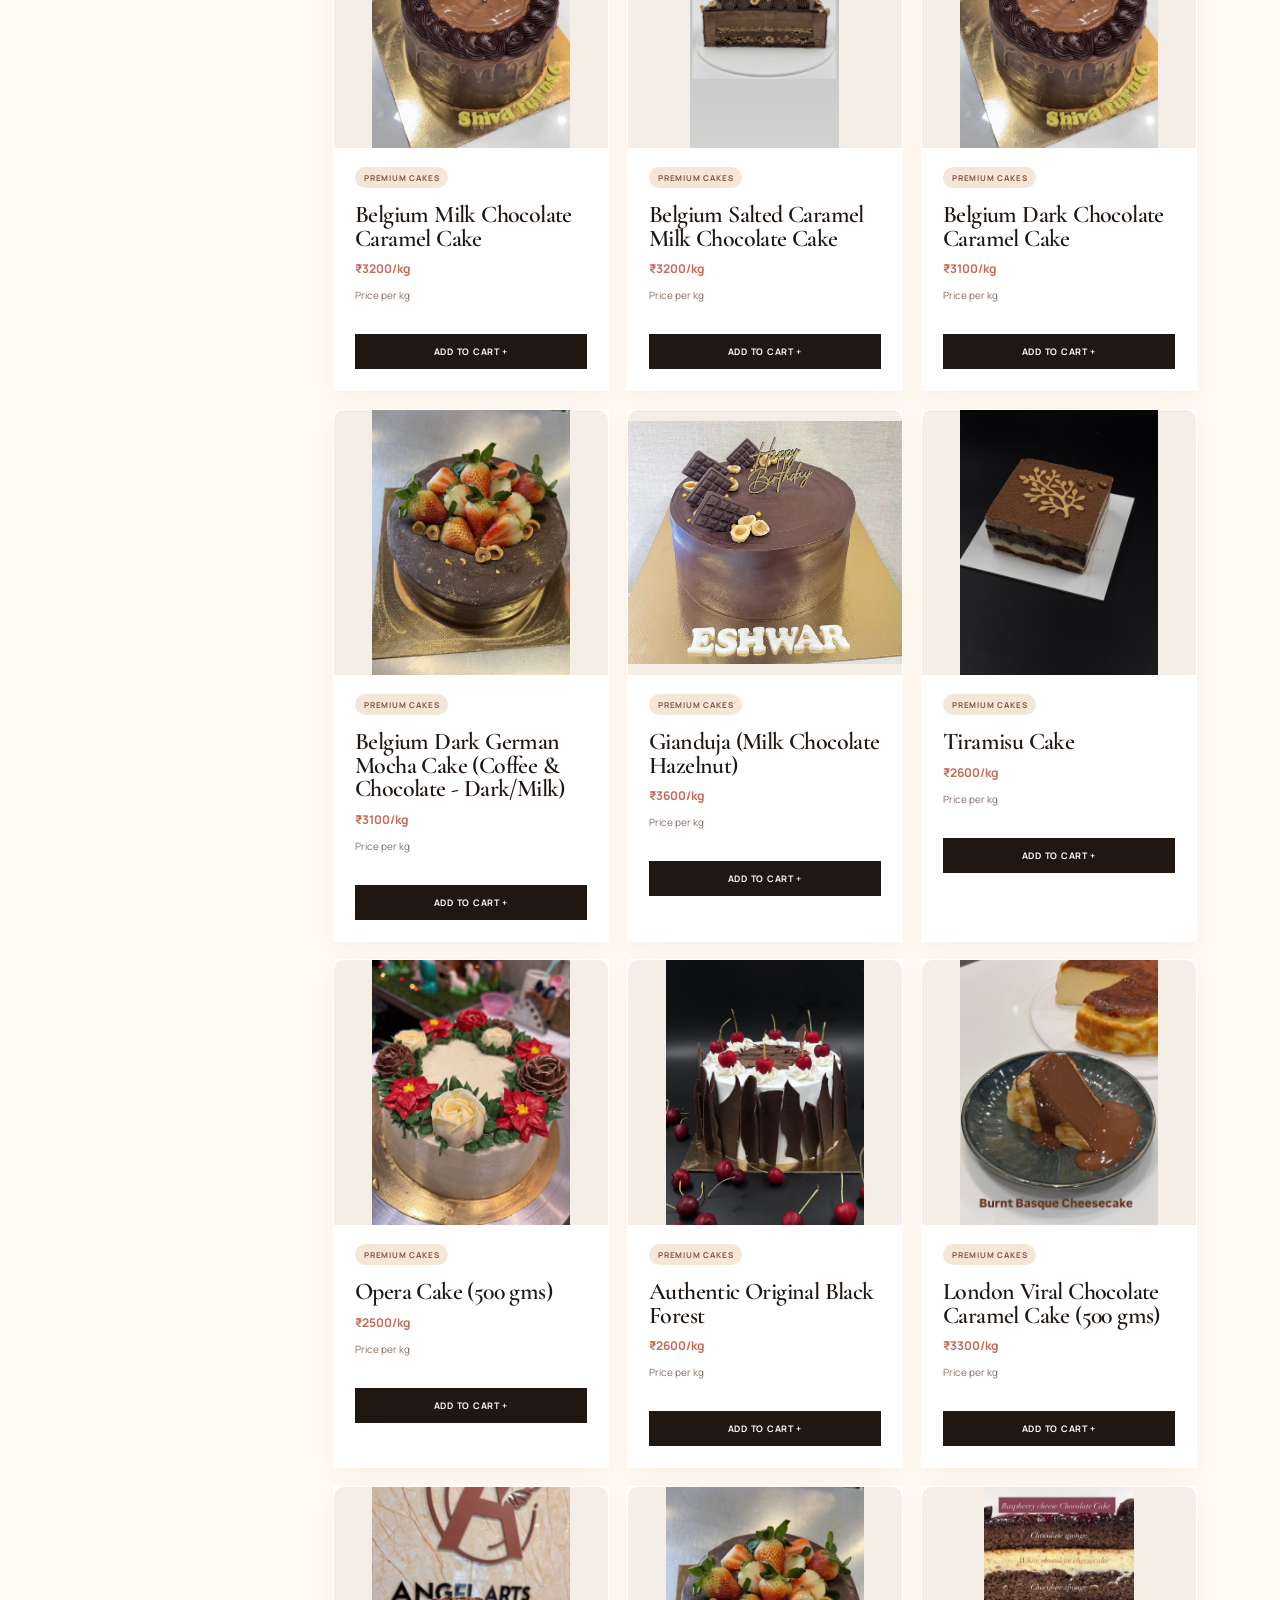
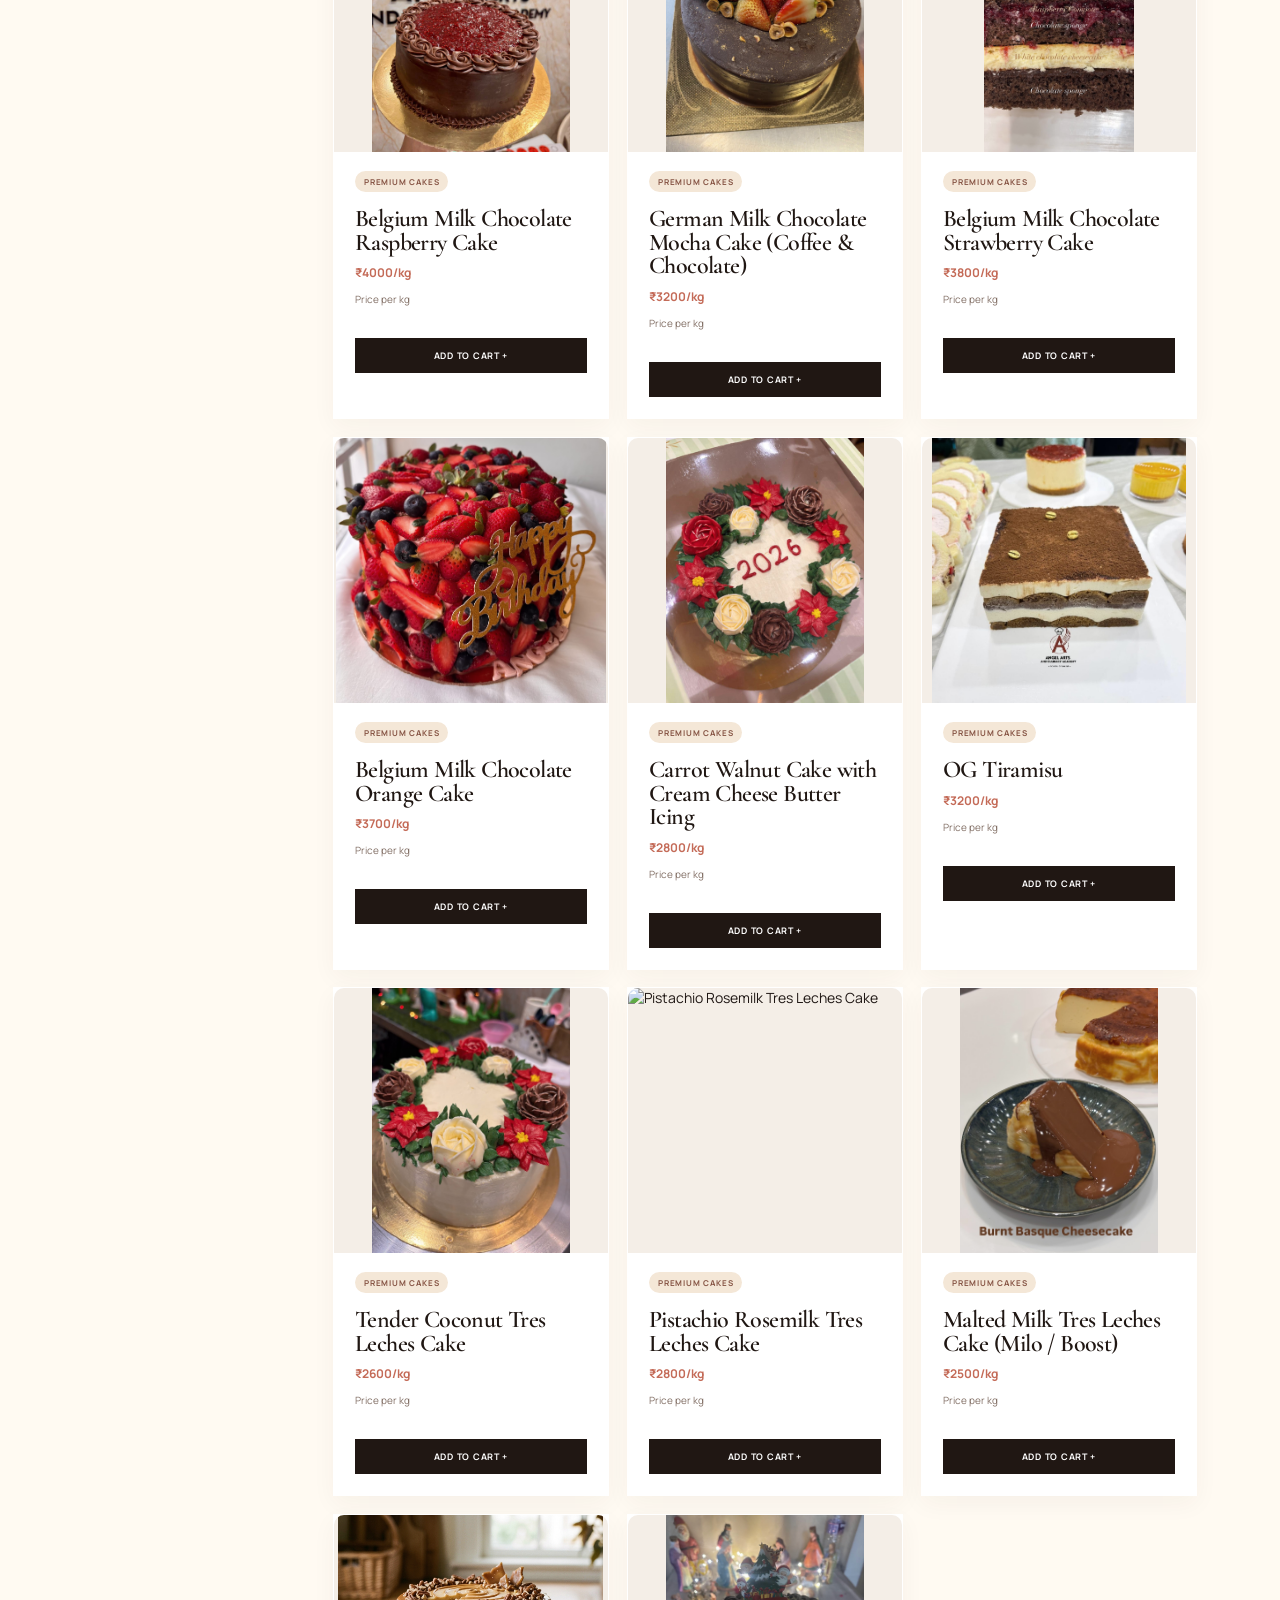
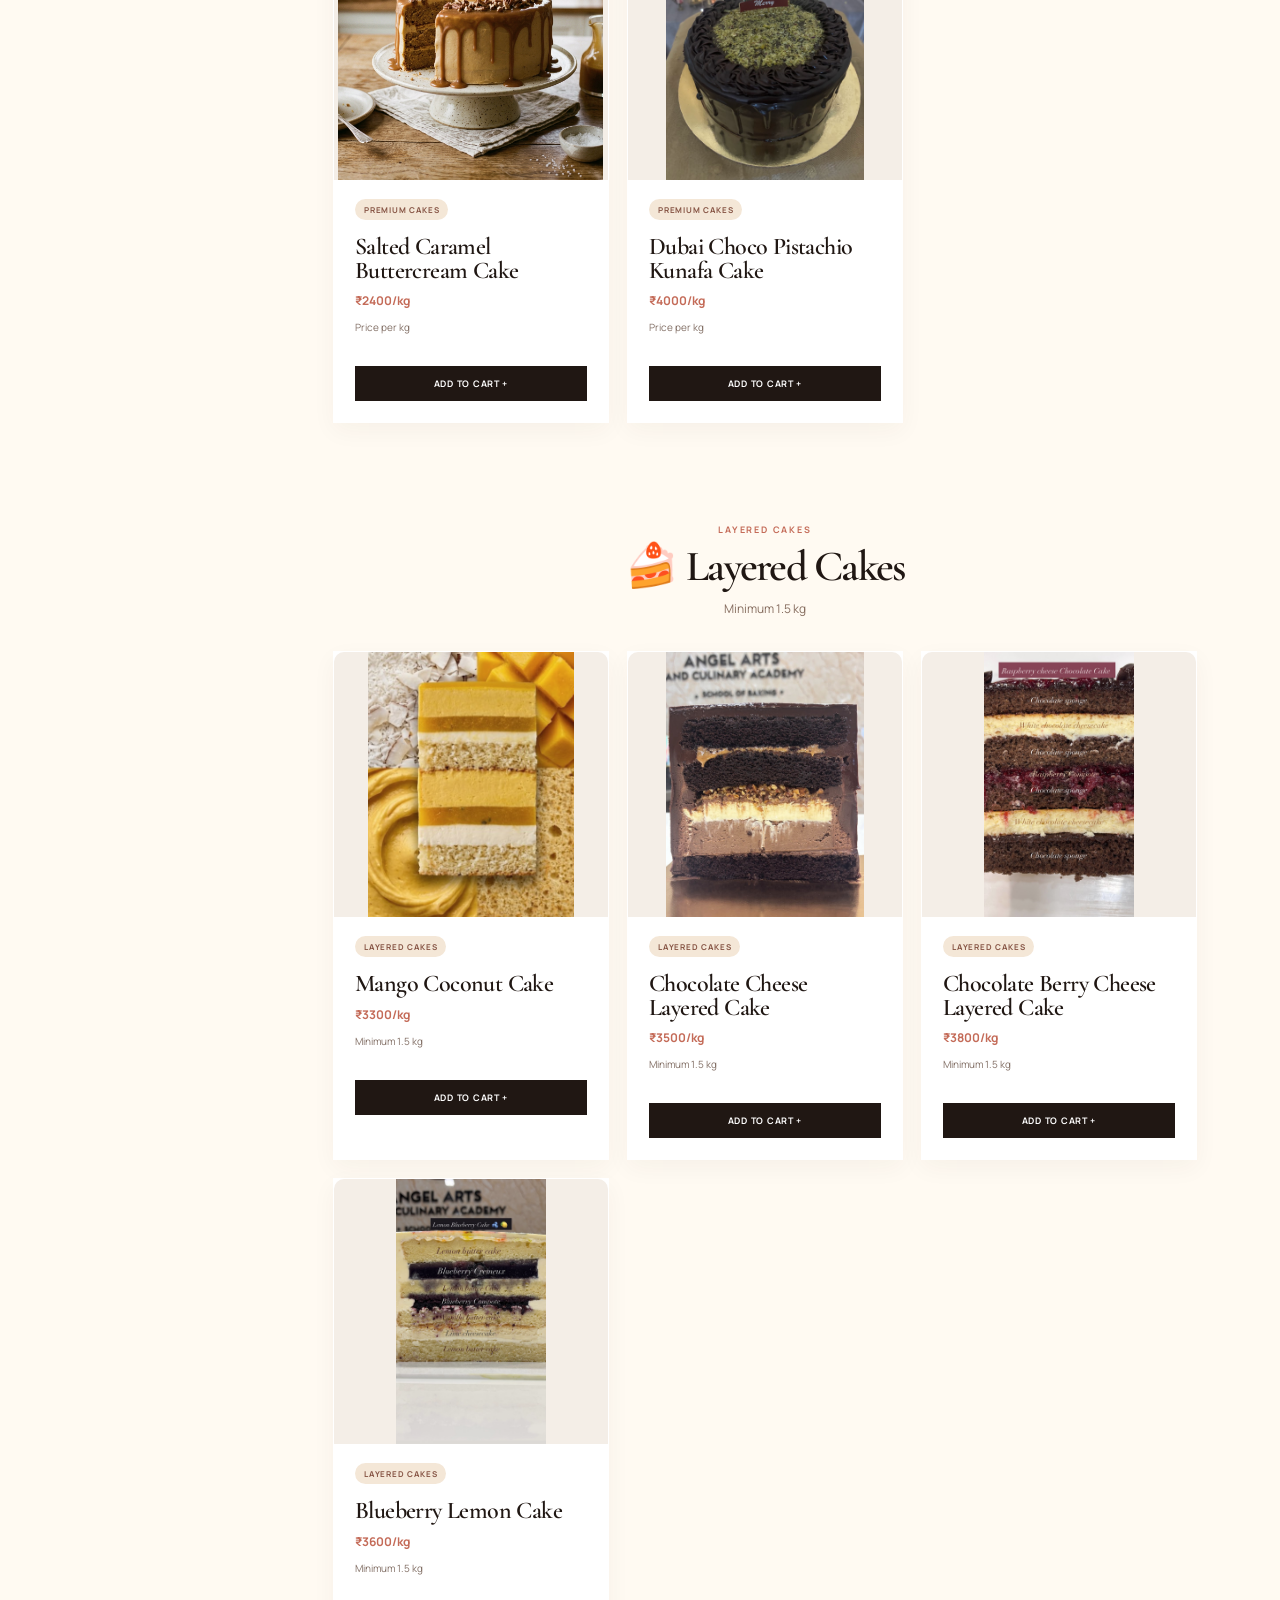
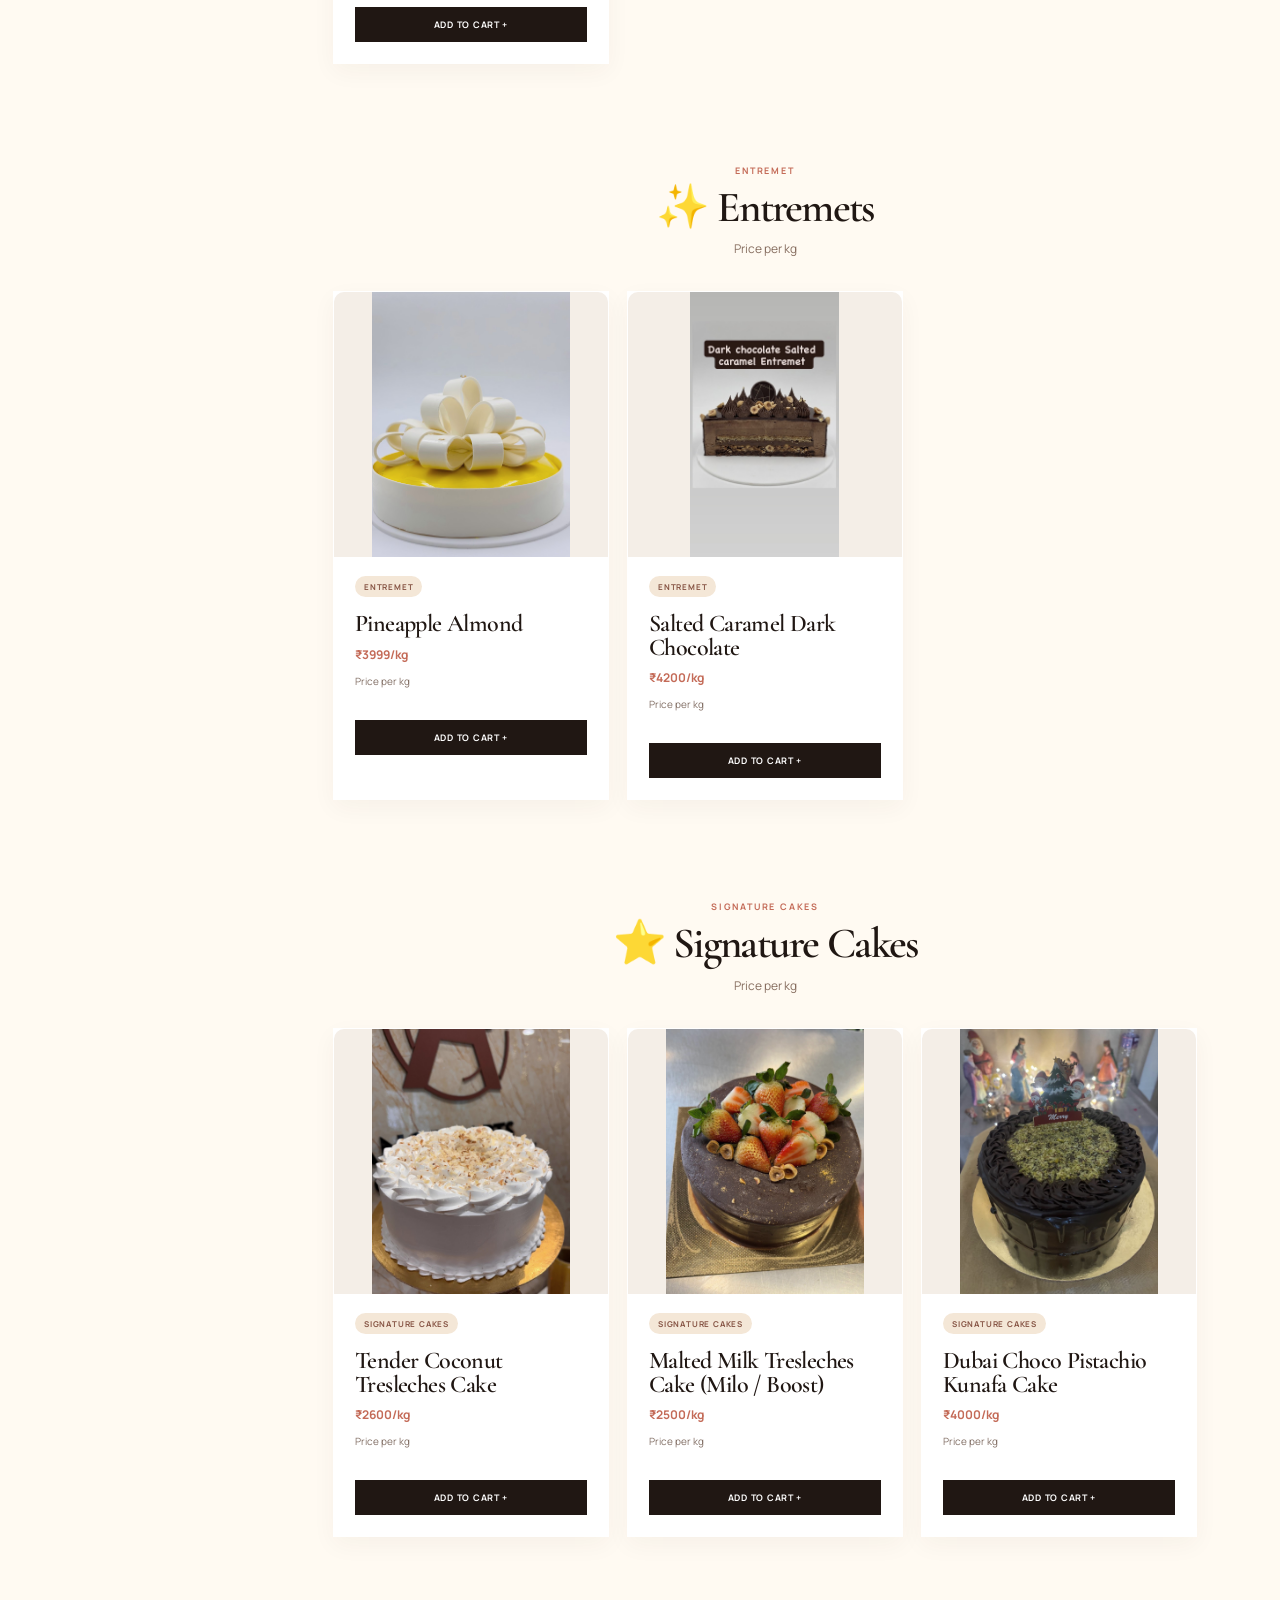
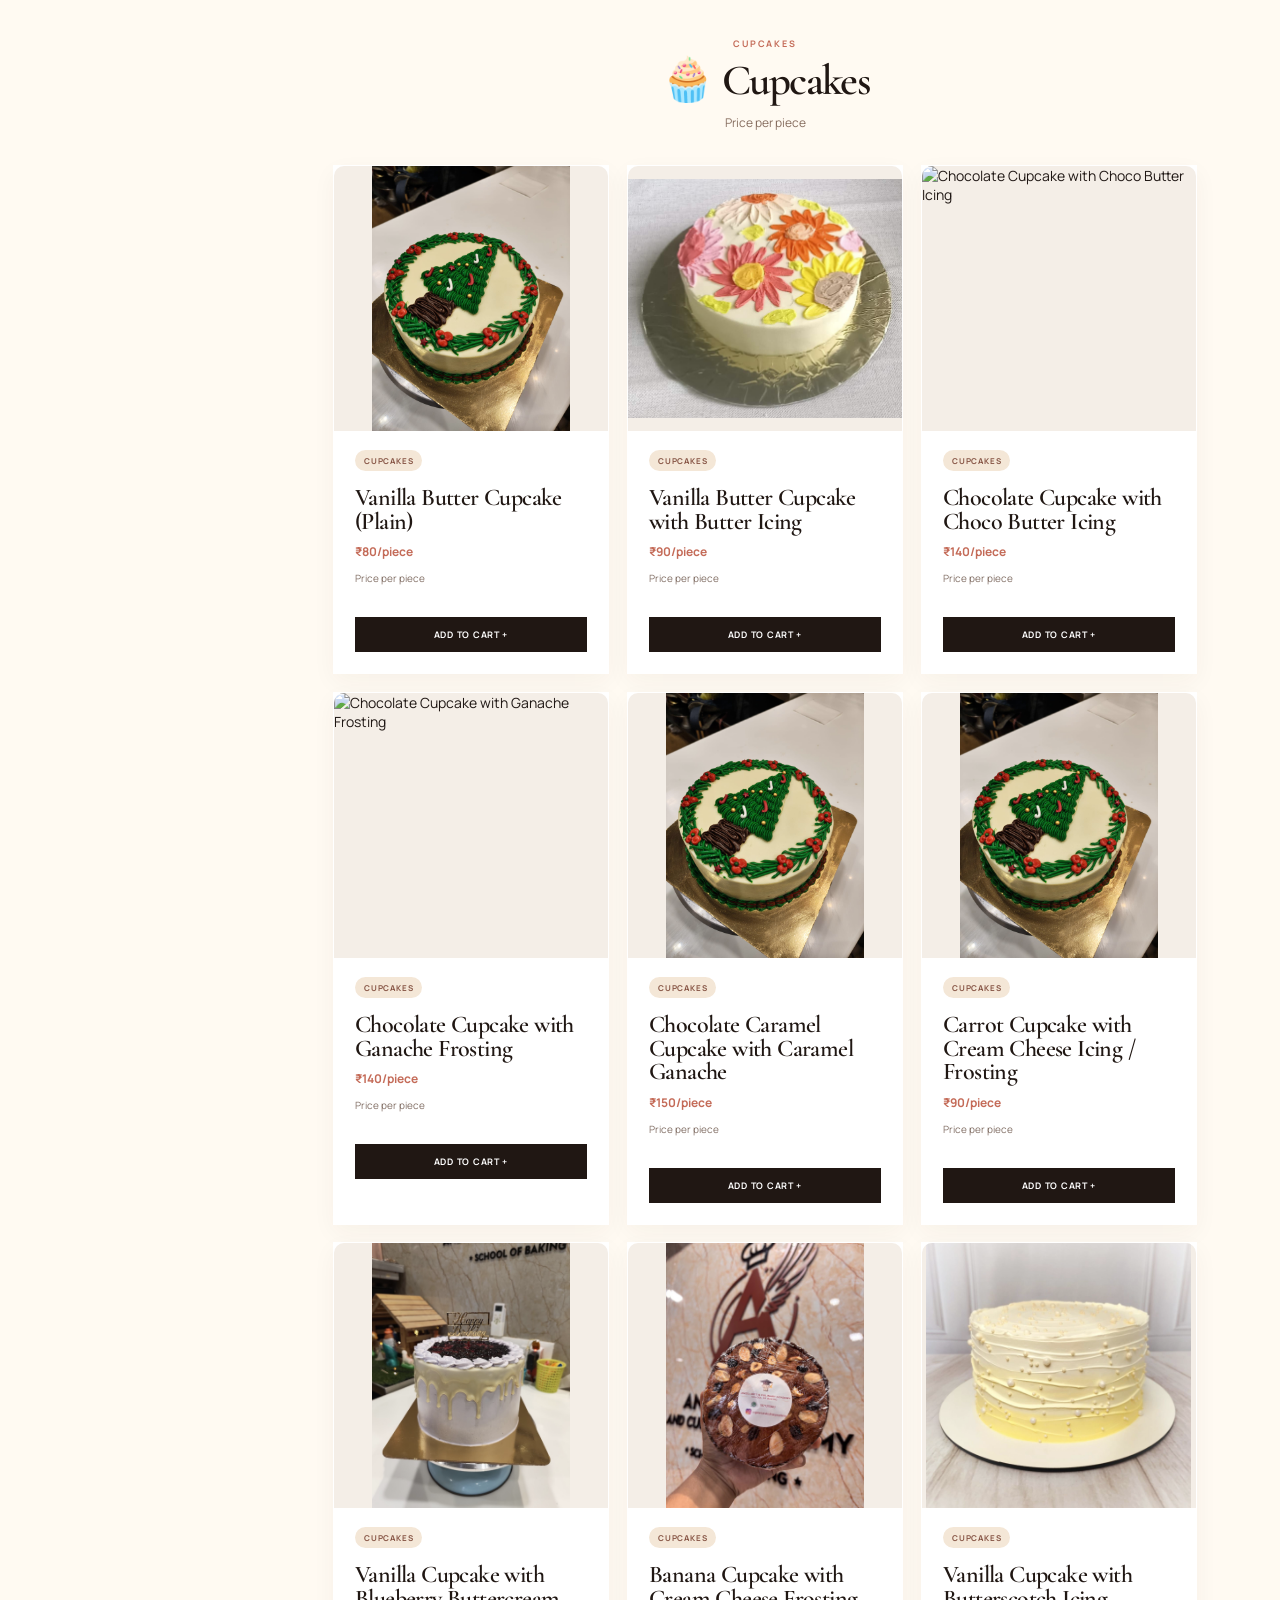
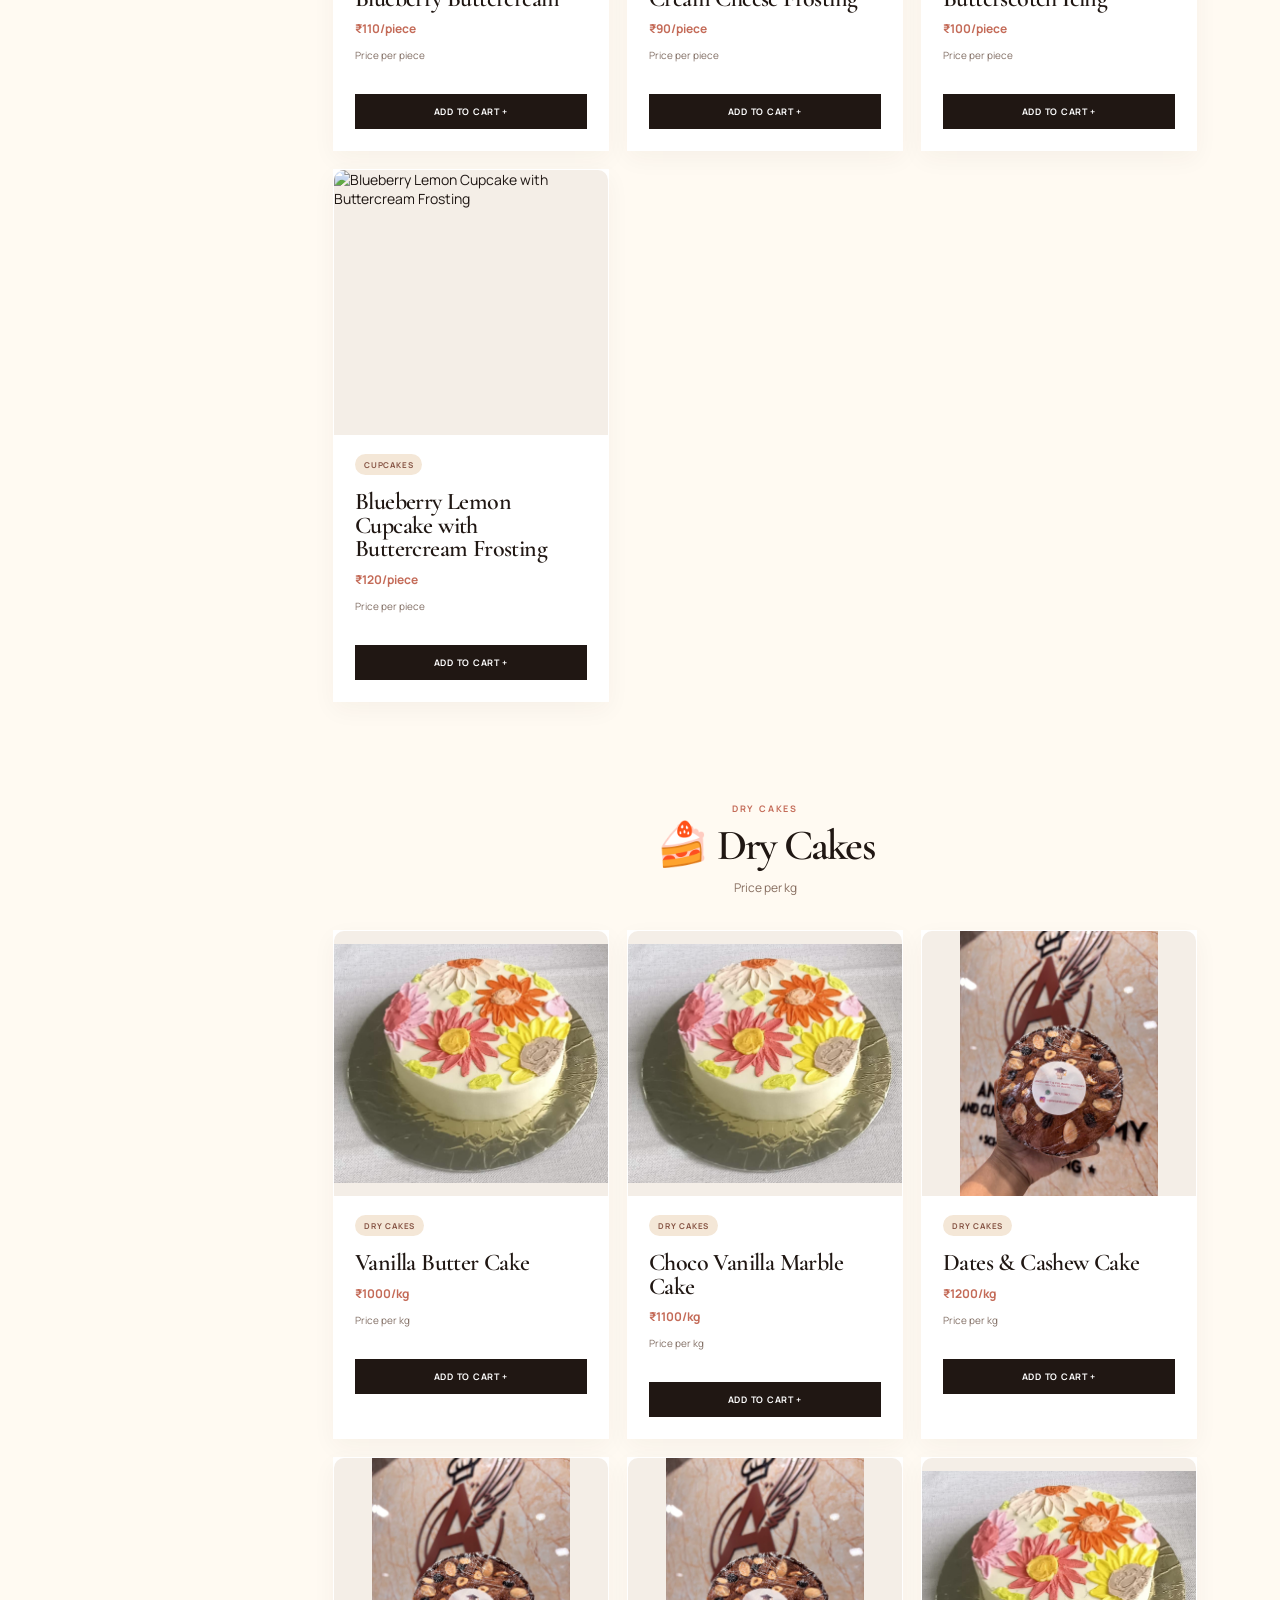
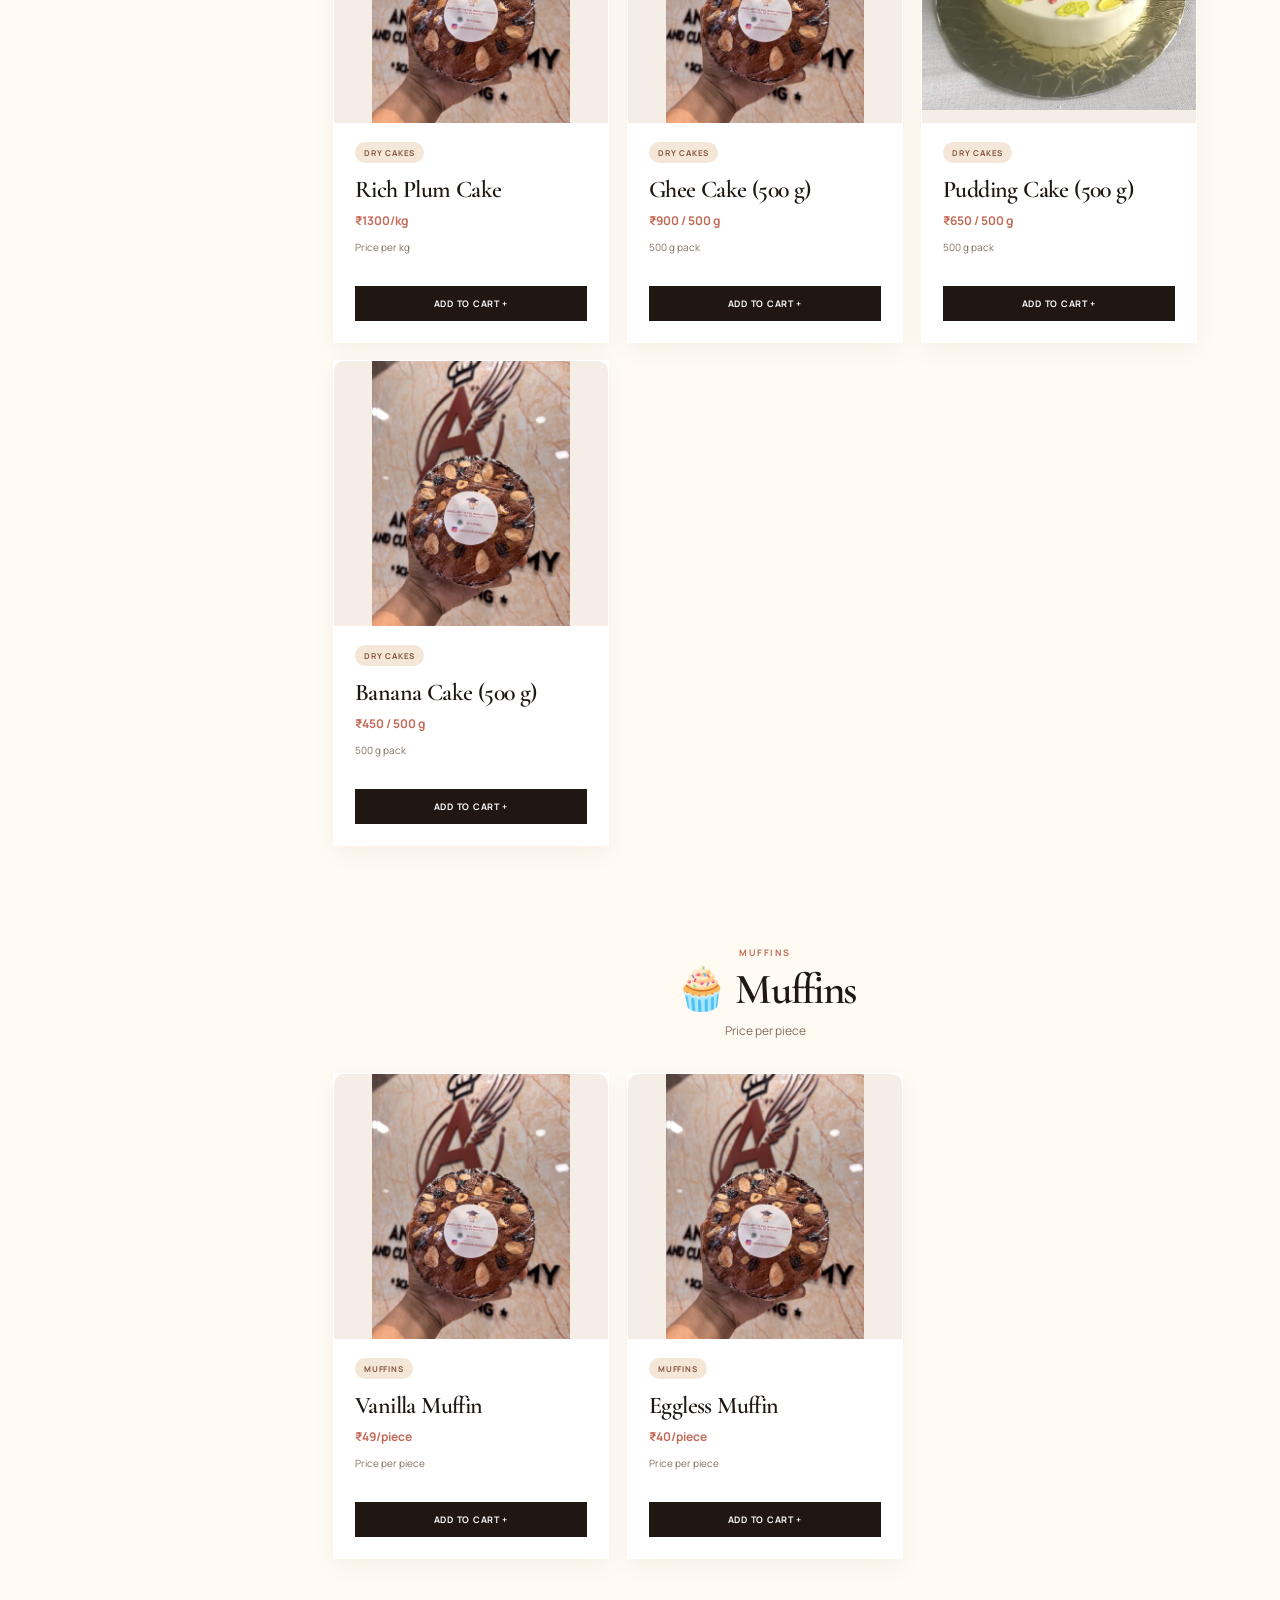
==== commit f4a92318: "Update course offerings and academy contact details" ====
--- a/shop/index.html
+++ b/shop/index.html
@@ -56,7 +56,7 @@
         <article class="product"><span>Brownie</span><h4>Double Chocolate Brownie</h4><b>₹2200/kg</b><p>Premium coverture chocolate</p><button data-product="Double Chocolate Brownie (Coverture Chocolate)" data-price="₹2200/kg">Order now →</button></article>
       </div></section>
     </section>
-    <section class="contact" id="contact"><div><p class="eyebrow">READY TO ORDER?</p><h2>Let’s make something <i>beautiful.</i></h2><p>For custom quantities, flavours and special requirements, send us a message. All orders are available for self-pickup from Trichy only.</p></div><div class="contact-card"><p>CALL / WHATSAPP</p><a href="https://wa.me/917871370663" target="_blank" rel="noopener">+91 78713 70663</a><p>EMAIL</p><a href="mailto:angelartsandculinaryacademy@gmail.com">angelartsandculinaryacademy@gmail.com</a><p>SELF-PICKUP LOCATION</p><strong>Trichy, Tamil Nadu</strong></div></section>
+    <section class="contact" id="contact"><div><p class="eyebrow">READY TO ORDER?</p><h2>Let’s make something <i>beautiful.</i></h2><p>For custom quantities, flavours and special requirements, send us a message. All orders are available for self-pickup from Trichy only.</p></div><div class="contact-card"><p>CALL / WHATSAPP</p><a href="https://wa.me/917871370663" target="_blank" rel="noopener">+91 78713 70663</a><p>EMAIL</p><a href="mailto:info@angelartsandculinaryacademy.com">info@angelartsandculinaryacademy.com</a><p>SELF-PICKUP LOCATION</p><strong>Trichy, Tamil Nadu</strong></div></section>
   </main>
   <footer><img src="angel-arts-logo.png" alt="Angel Arts & Culinary Academy"><span>© 2026 Angel Arts & Culinary Academy</span><a href="https://www.instagram.com/angelartsandculinaryacademy" target="_blank" rel="noopener">Instagram ↗</a></footer>
   <div class="cart-overlay" id="cartOverlay"></div>
